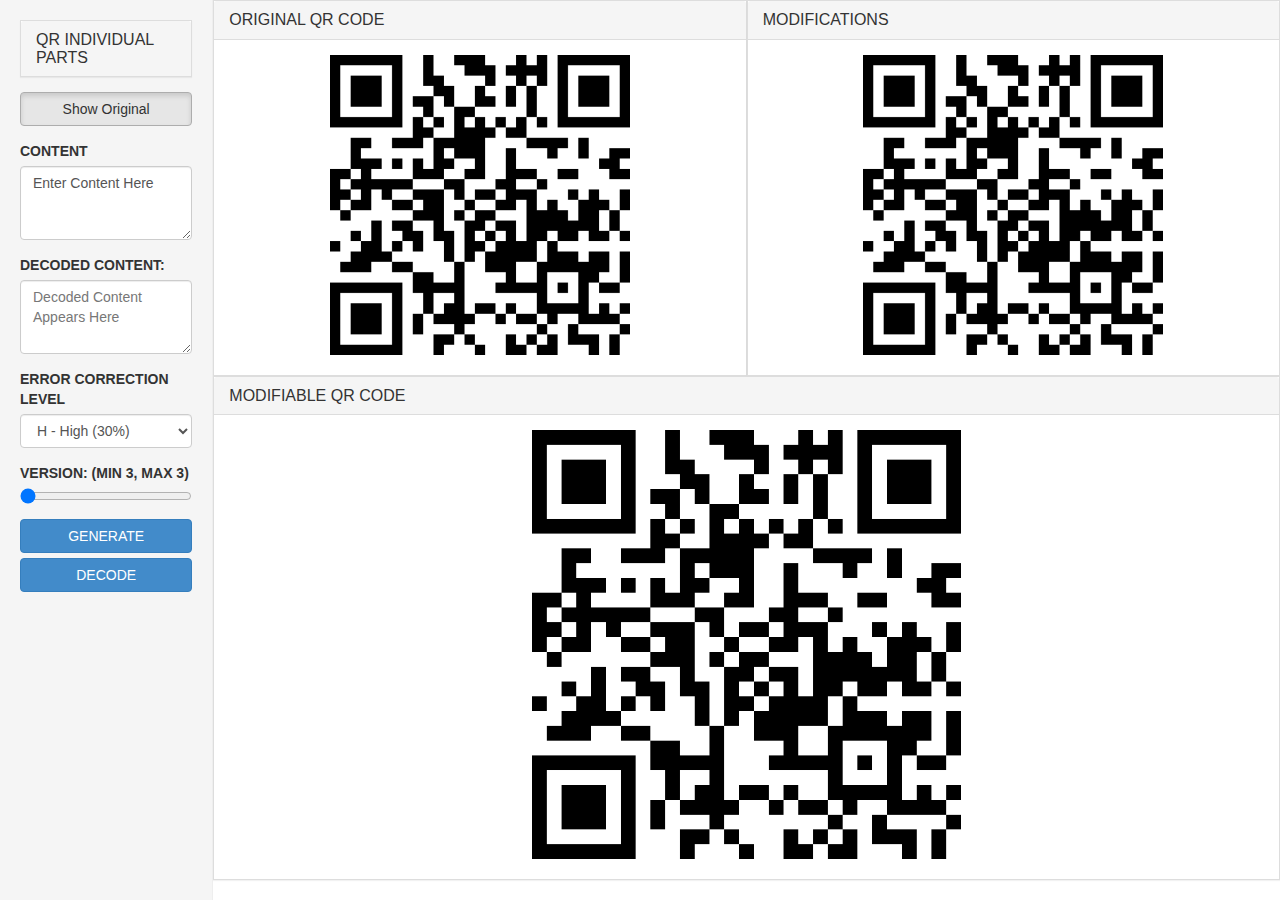
==== index.html @ 25d5388d "Initial commit with working UI, generator, decoder." ====
<!DOCTYPE html>
<html lang="en">
<head>
	<meta charset="UTF-8">
	<title>Mobile Security QR Code Project</title>

	<!-- Bootstrap CSS Files -->
    <link rel="stylesheet" href="css/bootstrap.min.css">
	<link rel="stylesheet" href="css/style.css">

</head>

<body>
    <!--
    <?php 
        header("Cache-Control: no-store, no-cache, must-revalidate, max-age=0");
        header("Cache-Control: post-check=0, pre-check=0", false);
        header("Pragma: no-cache");
    ?>
    -->
    <div class="container-fluid">
      <div class="row">
        <div class="col-sm-3 col-md-2 sidebar">
            <!--             
            <div class="form-group">
                <label for="attackMode">METHOD OF ATTACK</label>
                <select id="attackMode" class="form-control">
                    <option value="Module" selected="selected">Brute-Force Module</option>
                </select>
            </div>
            -->

            <!-- <div class="form-group"> -->
                <div class="panel-group" id="accordion">
                    <div class="panel panel-default">
                        <div class="panel-heading">
                            <h4 class="panel-title">
                                <a data-toggle="collapse" data-parent="#accordion" href="#collapseOne">
                                    QR INDIVIDUAL PARTS
                                </a>
                            </h4>
                        </div>
                        <div id="collapseOne" class="panel-collapse collapse">
                            <div class="panel-body">
                                CONTENT INSIDE
                            </div>
                        </div>
                    </div>
                </div>
            <!-- </div> -->
            
            <div class="form-group">
                <div id="toggleTop" class="btn btn-default btn-block active">Show Original</div>
            </div>

            <div class="form-group">
                <label for="text">CONTENT <span id="textChar"></span></label>
                <textarea id="text" class="form-control" rows="3" placeholder="Enter Content Here">Enter Content Here</textarea>
            </div>

            <div class="form-group">
                <label for="text">DECODED CONTENT:</label>
                <textarea id="decoded" class="form-control" rows="3" placeholder="Decoded Content Appears Here"></textarea>
            </div>

            <div class="form-group">
                <label for="eclevel">ERROR CORRECTION LEVEL</label>
                <select id="eclevel" class="form-control">
                    <option value="L">L - Low (7%)</option>
                    <option value="M">M - Medium (15%)</option>
                    <option value="Q">Q - Quartile (25%)</option>
                    <option value="H" selected="selected">H - High (30%)</option>
                </select>
            </div>

            <div class="form-group">
                <label for="minversion">VERSION: (MIN <span id="minVer">1</span>, MAX <span id="finalVer"></span>)</label>
                <input id="minversion" type="range" value="1" min="1" max="10" step="1" />
            </div>
            <button id="updateQR" class="btn btn-primary btn-block">GENERATE</button>
            <button id="decodeQR" class="btn btn-primary btn-block">DECODE</button>

        </div>



        <div class="col-sm-offset-3 col-md-offset-2 main" >
            <div class="col-sm-6">
                <div class="panel-group" id="accordion">
                    <div class="panel panel-default">
                        <div class="panel-heading">
                            <h4 class="panel-title">
                                <a data-toggle="collapse" href="#collapseOriginal" data-parent="#accordion" >
                                    ORIGINAL QR CODE
                                </a>
                            </h4>
                        </div>
                        <div id="collapseOriginal" class="panel-collapse collapse in topQR">
                            <div id="original" class="panel-body QRCode">
                                ORIGINAL QR CODE SHOWN HERE
                            </div>
                        </div>
                    </div>
                </div>
            </div>
            <div class="col-sm-6">
                <div class="panel-group" id="accordion">
                    <div class="panel panel-default">
                        <div class="panel-heading">
                            <h4 class="panel-title">
                                <a data-toggle="collapse" href="#collapseDiff" data-parent="#accordion">
                                    MODIFICATIONS
                                </a>
                            </h4>
                        </div>
                        <div id="collapseDiff" class="panel-collapse collapse in topQR">
                            <div id="differences" class="panel-body QRCode">
                                MODIFICATIONS ON ORIGINAL QR CODE SHOWN HERE
                            </div>
                        </div>
                    </div>
                </div>
            </div>

            <div class="col-sm-12">
                <div class="panel-group" id="accordion">
                    <div class="panel panel-default">
                        <div class="panel-heading">
                            <h4 class="panel-title">
                                <a data-toggle="collapse" data-parent="#accordion" href="#collapseFour">
                                    MODIFIABLE QR CODE
                                </a>
                            </h4>
                        </div>
                        <div id="collapseFour" class="panel-collapse collapse in">
                            <div id="modifiable" class="panel-body QRCode">
                                MODIFIABLE QR CODE SHOWN HERE
                            </div>
                        </div>
                    </div>
                </div>
            </div>


        </div>
      </div>
    </div>

	<!-- End of HTML File: Javascript Loading -->
	<script src="js/jquery-1.10.2.js"></script>
    <script src="js/bootstrap.js"></script>
    <script src="js/ff-range.js"></script>
    <script src="js/jquery.qrcode-0.8.0.js"></script>

    <!-- LazarSoft Decoder Files -->
    <script type="text/javascript" src="js/LazarSoft-jsqrcode/grid.js"></script>
    <script type="text/javascript" src="js/LazarSoft-jsqrcode/version.js"></script>
    <script type="text/javascript" src="js/LazarSoft-jsqrcode/detector.js"></script>
    <script type="text/javascript" src="js/LazarSoft-jsqrcode/formatinf.js"></script>
    <script type="text/javascript" src="js/LazarSoft-jsqrcode/errorlevel.js"></script>
    <script type="text/javascript" src="js/LazarSoft-jsqrcode/bitmat.js"></script>
    <script type="text/javascript" src="js/LazarSoft-jsqrcode/datablock.js"></script>
    <script type="text/javascript" src="js/LazarSoft-jsqrcode/bmparser.js"></script>
    <script type="text/javascript" src="js/LazarSoft-jsqrcode/datamask.js"></script>
    <script type="text/javascript" src="js/LazarSoft-jsqrcode/rsdecoder.js"></script>
    <script type="text/javascript" src="js/LazarSoft-jsqrcode/gf256poly.js"></script>
    <script type="text/javascript" src="js/LazarSoft-jsqrcode/gf256.js"></script>
    <script type="text/javascript" src="js/LazarSoft-jsqrcode/decoder.js"></script>
    <script type="text/javascript" src="js/LazarSoft-jsqrcode/qrcode.js"></script>
    <script type="text/javascript" src="js/LazarSoft-jsqrcode/findpat.js"></script>
    <script type="text/javascript" src="js/LazarSoft-jsqrcode/alignpat.js"></script>
    <script type="text/javascript" src="js/LazarSoft-jsqrcode/databr.js"></script>

    <script src="js/uiScript.js"></script>
    <script src="js/modifiableScript.js"></script>

</body>
</html>
---- css/style.css ----
/* Readjustments to Original 'bootstrap.css' */
.panel, .panel-group .panel {
  border-radius: 0px;
}

.panel-group {
  margin-bottom: 0px; 
}

.col-xs-1, .col-sm-1, .col-md-1, .col-lg-1, .col-xs-2, .col-sm-2, .col-md-2, .col-lg-2, .col-xs-3, .col-sm-3, .col-md-3, .col-lg-3, .col-xs-4, .col-sm-4, .col-md-4, .col-lg-4, .col-xs-5, .col-sm-5, .col-md-5, .col-lg-5, .col-xs-6, .col-sm-6, .col-md-6, .col-lg-6, .col-xs-7, .col-sm-7, .col-md-7, .col-lg-7, .col-xs-8, .col-sm-8, .col-md-8, .col-lg-8, .col-xs-9, .col-sm-9, .col-md-9, .col-lg-9, .col-xs-10, .col-sm-10, .col-md-10, .col-lg-10, .col-xs-11, .col-sm-11, .col-md-11, .col-lg-11, .col-xs-12, .col-sm-12, .col-md-12, .col-lg-12 {
  padding-right: 0px; 
  padding-left: 0px; 
}

/* Custom CSS */

#toggleTop {
  margin-top: 15px;
}

.QRCode{
  text-align: center;
}


canvas{
  background-color: white;
}
/* Sidebar */

/* Hide for mobile, show later */
.sidebar {
  display: none;
}
@media (min-width: 768px) {
  .sidebar {
    position: fixed;
    top: 0px;
    bottom: 0;
    left: 0;
    z-index: 1000;
    display: block;
    padding: 20px;
    overflow-x: hidden;
    overflow-y: auto; /* Scrollable contents if viewport is shorter than content. */
    background-color: #f5f5f5;
    border-right: 1px solid #eee;
  }
}
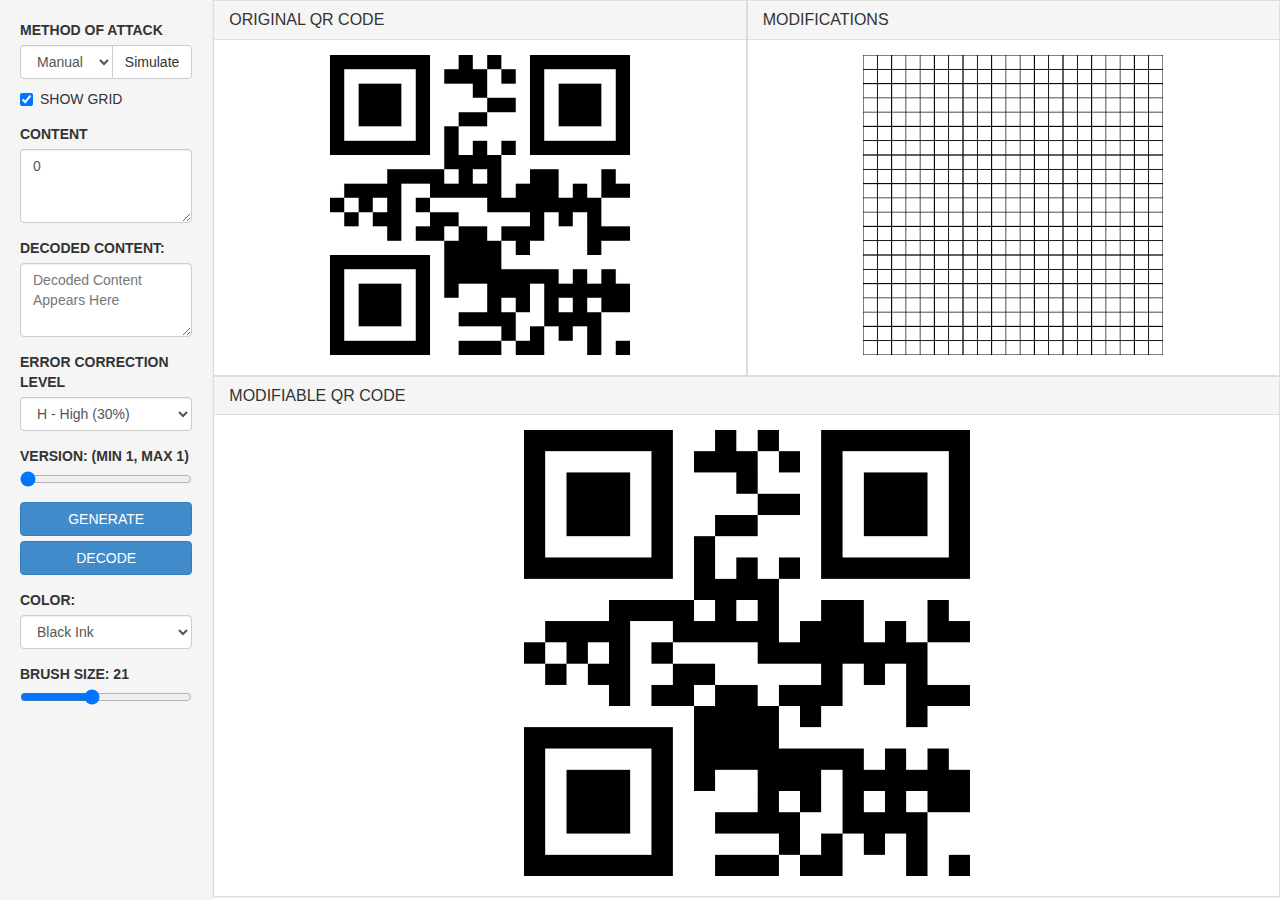
==== commit 6fafa969: "Modified /js/modifiableScript.js with resize methods that changes the brush upon window resize. Modi" ====
--- a/index.html
+++ b/index.html
@@ -11,51 +11,42 @@
 </head>
 
 <body>
-    <!--
-    <?php 
-        header("Cache-Control: no-store, no-cache, must-revalidate, max-age=0");
-        header("Cache-Control: post-check=0, pre-check=0", false);
-        header("Pragma: no-cache");
-    ?>
-    -->
     <div class="container-fluid">
       <div class="row">
         <div class="col-sm-3 col-md-2 sidebar">
-            <!--             
-            <div class="form-group">
-                <label for="attackMode">METHOD OF ATTACK</label>
+                        
+
+            <label for="attackMode">METHOD OF ATTACK</label>
+            <div class="input-group">
                 <select id="attackMode" class="form-control">
-                    <option value="Module" selected="selected">Brute-Force Module</option>
+                    <option value="manual" >Manual Module Attack</option>
+                    <option value="deface" selected="selected" >Manual Defacement Attack</option>
+                    <option value="invert" >Automated Invert Attack</option>
+                    <option value="color" >Automated Single-Color Attack</option>
                 </select>
-            </div>
-            -->
+                <span class="input-group-btn">
+                    <button class="btn btn-default" type="button" id="simulate">Simulate</button>
+                </span>
+            </div><!-- /input-group -->
+
 
             <!-- <div class="form-group"> -->
-                <div class="panel-group" id="accordion">
-                    <div class="panel panel-default">
-                        <div class="panel-heading">
-                            <h4 class="panel-title">
-                                <a data-toggle="collapse" data-parent="#accordion" href="#collapseOne">
-                                    QR INDIVIDUAL PARTS
-                                </a>
-                            </h4>
-                        </div>
-                        <div id="collapseOne" class="panel-collapse collapse">
-                            <div class="panel-body">
-                                CONTENT INSIDE
-                            </div>
-                        </div>
-                    </div>
-                </div>
+                <!-- <div id="toggleTop" class="btn btn-default btn-block active">Show Original</div> -->
             <!-- </div> -->
             
+            <!-- MODULES ATTACKED: <span id="atk">0</span> -->
+
             <div class="form-group">
-                <div id="toggleTop" class="btn btn-default btn-block active">Show Original</div>
+                <div class="checkbox">
+                    <label>
+                        <input type="checkbox" id='showGrid' checked> SHOW GRID
+                    </label>
+                </div>
             </div>
 
             <div class="form-group">
                 <label for="text">CONTENT <span id="textChar"></span></label>
-                <textarea id="text" class="form-control" rows="3" placeholder="Enter Content Here">Enter Content Here</textarea>
+                <textarea id="text" class="form-control" rows="3" placeholder="Enter Content Here">0</textarea>
             </div>
 
             <div class="form-group">
@@ -77,9 +68,24 @@
                 <label for="minversion">VERSION: (MIN <span id="minVer">1</span>, MAX <span id="finalVer"></span>)</label>
                 <input id="minversion" type="range" value="1" min="1" max="10" step="1" />
             </div>
-            <button id="updateQR" class="btn btn-primary btn-block">GENERATE</button>
-            <button id="decodeQR" class="btn btn-primary btn-block">DECODE</button>
 
+            <div class="form-group">
+                <button id="updateQR" class="btn btn-primary btn-block">GENERATE</button>
+                <button id="decodeQR" class="btn btn-primary btn-block">DECODE</button>
+            </div>
+            
+            <div class="form-group">
+                <label for="color">COLOR: </label>
+                <select id="color" class="form-control">
+                    <option value="#000000" selected="selected" >Black Ink</option>
+                    <option value="#FFFFFF" >White-Out</option>
+                </select>
+            </div>
+
+            <div class="form-group">
+                <label for="brushSize">BRUSH SIZE: <span id="brush">1</span></label>
+                <input id="brushSize" type="range" value="1" min="1" max="50" step="1" />
+            </div>
         </div>
 
 
@@ -90,7 +96,8 @@
                     <div class="panel panel-default">
                         <div class="panel-heading">
                             <h4 class="panel-title">
-                                <a data-toggle="collapse" href="#collapseOriginal" data-parent="#accordion" >
+                                <!-- <a data-toggle="collapse" href="#collapseOriginal" data-parent="#accordion" > -->
+                                <a data-toggle="collapse" data-parent="#accordion" >
                                     ORIGINAL QR CODE
                                 </a>
                             </h4>
@@ -108,7 +115,8 @@
                     <div class="panel panel-default">
                         <div class="panel-heading">
                             <h4 class="panel-title">
-                                <a data-toggle="collapse" href="#collapseDiff" data-parent="#accordion">
+                                <!-- <a data-toggle="collapse" href="#collapseDiff" data-parent="#accordion"> -->
+                                <a data-toggle="collapse" data-parent="#accordion">
                                     MODIFICATIONS
                                 </a>
                             </h4>
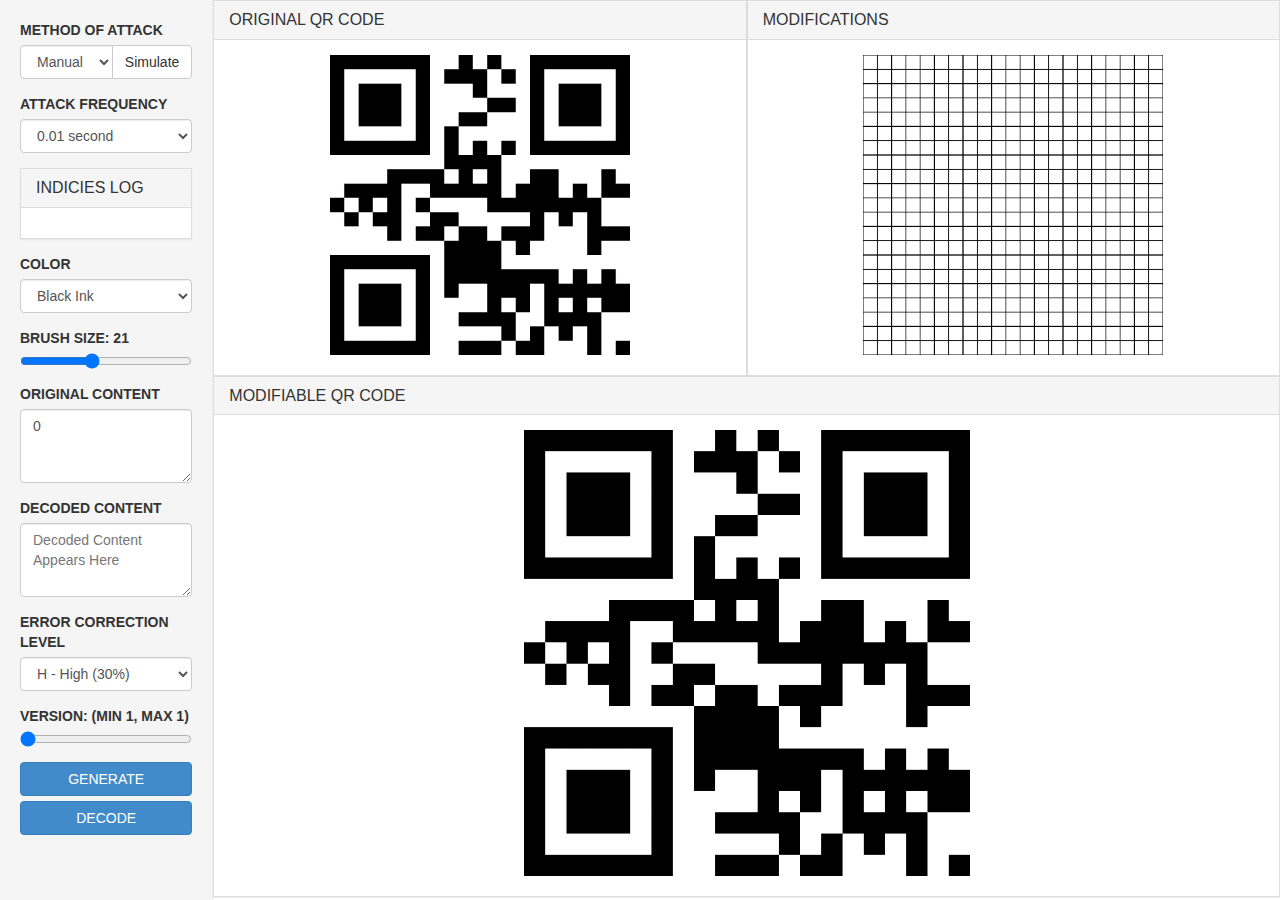
==== commit d320eb3c: "Modified /js/uiScript.js to record and append to '#attackLog' the indicies affected. Modified index." ====
--- a/index.html
+++ b/index.html
@@ -15,42 +15,72 @@
       <div class="row">
         <div class="col-sm-3 col-md-2 sidebar">
                         
-
-            <label for="attackMode">METHOD OF ATTACK</label>
-            <div class="input-group">
-                <select id="attackMode" class="form-control">
-                    <option value="manual" >Manual Module Attack</option>
-                    <option value="deface" selected="selected" >Manual Defacement Attack</option>
-                    <option value="invert" >Automated Invert Attack</option>
-                    <option value="color" >Automated Single-Color Attack</option>
+            <div class="form-group">
+                <label for="attackMode">METHOD OF ATTACK</label>
+                <div class="input-group">
+                    <select id="attackMode" class="form-control">
+                        <option value="manual" >Manual Module Attack</option>
+                        <option value="deface" selected="selected" >Manual Defacement Attack</option>
+                        <option value="invert" >Automated Invert Attack</option>
+                        <option value="color" >Automated Single-Color Attack</option>
+                    </select>
+                    <span class="input-group-btn">
+                        <button class="btn btn-default" type="button" id="simulate">Simulate</button>
+                    </span>
+                </div><!-- /input-group -->
+            </div><!-- /form-group -->
+            
+            <div class="form-group">
+                <label for="timing">ATTACK FREQUENCY </label>
+                <select id="timing" class="form-control">
+                    <option value="10" selected="selected">0.01 second</option>
+                    <option value="50">0.05 second</option>
+                    <option value="100">0.1 second</option>
+                    <option value="500">0.5 second</option>
+                    <option value="1000" >1 second</option>
                 </select>
-                <span class="input-group-btn">
-                    <button class="btn btn-default" type="button" id="simulate">Simulate</button>
-                </span>
-            </div><!-- /input-group -->
-
-
-            <!-- <div class="form-group"> -->
-                <!-- <div id="toggleTop" class="btn btn-default btn-block active">Show Original</div> -->
-            <!-- </div> -->
-            
-            <!-- MODULES ATTACKED: <span id="atk">0</span> -->
-
-            <div class="form-group">
-                <div class="checkbox">
-                    <label>
-                        <input type="checkbox" id='showGrid' checked> SHOW GRID
-                    </label>
-                </div>
-            </div>
-
-            <div class="form-group">
-                <label for="text">CONTENT <span id="textChar"></span></label>
+            </div>
+
+            <div class="form-group">
+                <div class="panel-group" id="accordion">
+                    <div class="panel panel-default">
+                        <div class="panel-heading">
+                            <h4 class="panel-title">
+                                <!-- <a data-toggle="collapse" href="#collapseDiff" data-parent="#accordion"> -->
+                                <a data-toggle="collapse" href="#collapseLog" data-parent="#accordion">
+                                    INDICIES LOG
+                                </a>
+                            </h4>
+                        </div>
+                        <div id="collapseLog" class="panel-collapse collapse in">
+                            <div id="attackLog" class="panel-body">
+                                
+                            </div>
+                        </div>
+                    </div>
+                </div>
+            </div>
+
+            <div class="form-group">
+                <label for="color">COLOR </label>
+                <select id="color" class="form-control">
+                    <option value="#000000" selected="selected" >Black Ink</option>
+                    <option value="#FFFFFF" >White-Out</option>
+                </select>
+            </div>
+
+            <div class="form-group">
+                <label for="brushSize">BRUSH SIZE: <span id="brush">1</span></label>
+                <input id="brushSize" type="range" value="1" min="1" max="50" step="1" />
+            </div>
+
+            <div class="form-group">
+                <label for="text">ORIGINAL CONTENT <span id="textChar"></span></label>
                 <textarea id="text" class="form-control" rows="3" placeholder="Enter Content Here">0</textarea>
             </div>
 
             <div class="form-group">
-                <label for="text">DECODED CONTENT:</label>
+                <label for="text">DECODED CONTENT</label>
                 <textarea id="decoded" class="form-control" rows="3" placeholder="Decoded Content Appears Here"></textarea>
             </div>
 
@@ -74,18 +104,6 @@
                 <button id="decodeQR" class="btn btn-primary btn-block">DECODE</button>
             </div>
             
-            <div class="form-group">
-                <label for="color">COLOR: </label>
-                <select id="color" class="form-control">
-                    <option value="#000000" selected="selected" >Black Ink</option>
-                    <option value="#FFFFFF" >White-Out</option>
-                </select>
-            </div>
-
-            <div class="form-group">
-                <label for="brushSize">BRUSH SIZE: <span id="brush">1</span></label>
-                <input id="brushSize" type="range" value="1" min="1" max="50" step="1" />
-            </div>
         </div>
 
 
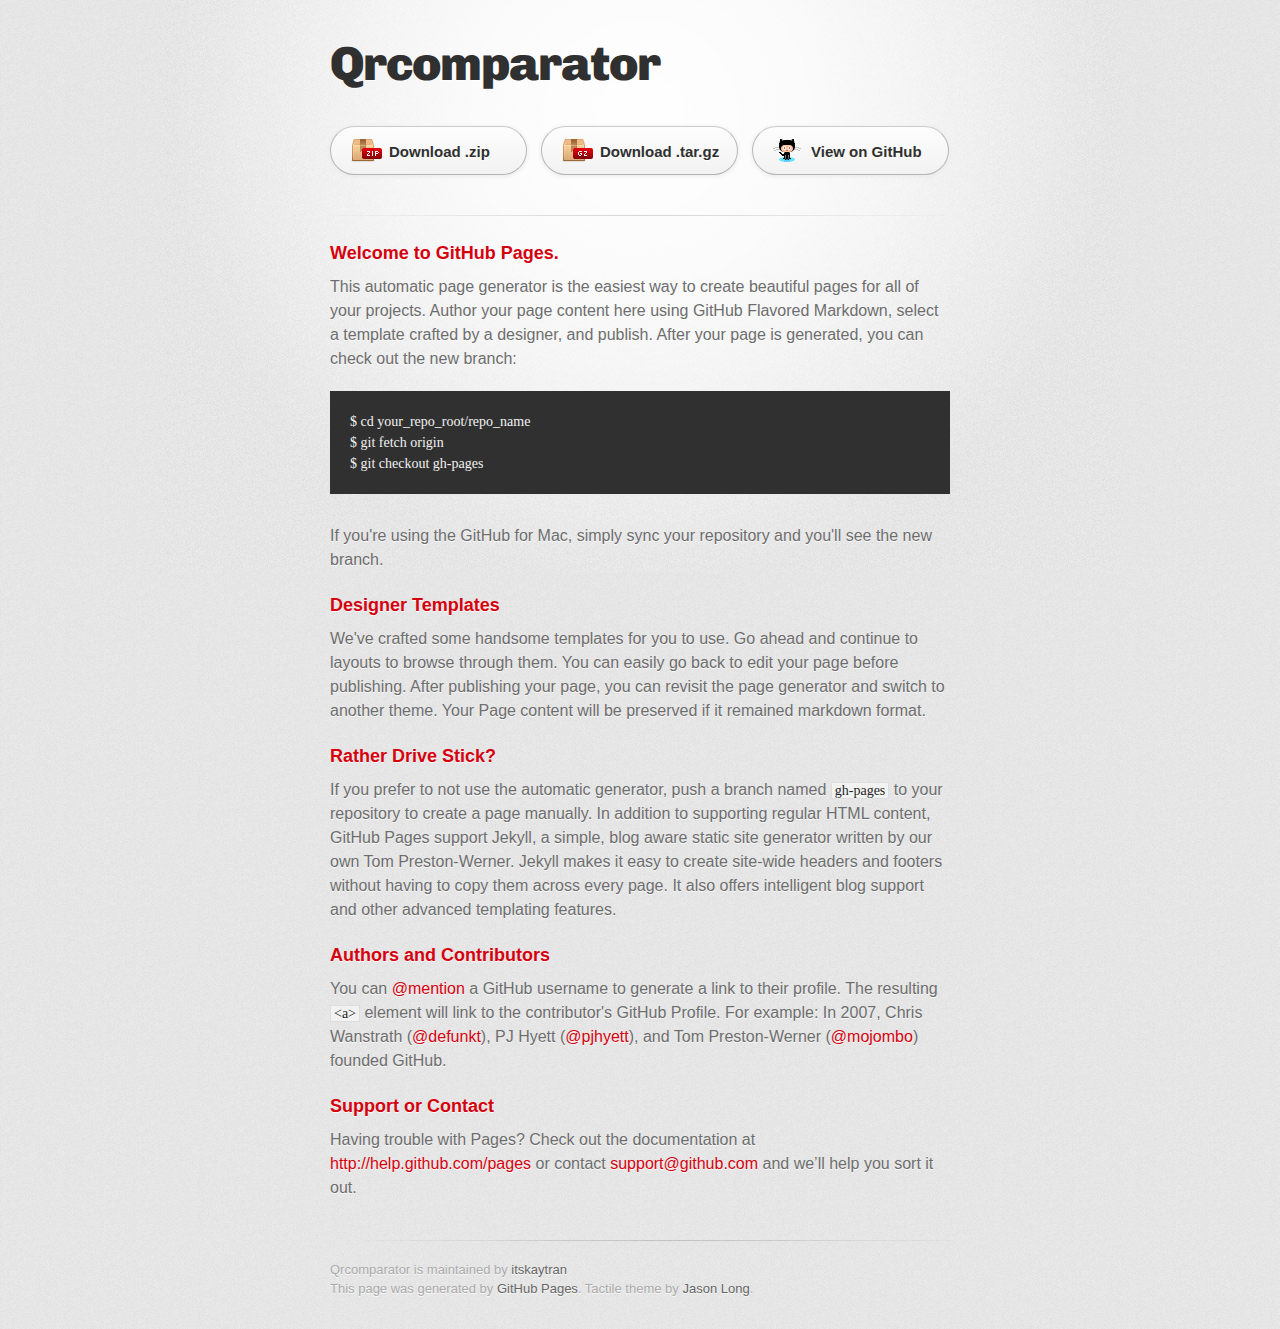
==== commit 32fd92de: "Create gh-pages branch via GitHub" ====
--- a/index.html
+++ b/index.html
@@ -1,204 +1,76 @@
 <!DOCTYPE html>
-<html lang="en">
-<head>
-	<meta charset="UTF-8">
-	<title>Mobile Security QR Code Project</title>
+<html>
+  <head>
+    <meta charset='utf-8'>
+    <meta http-equiv="X-UA-Compatible" content="chrome=1">
+    <link href='https://fonts.googleapis.com/css?family=Chivo:900' rel='stylesheet' type='text/css'>
+    <link rel="stylesheet" type="text/css" href="stylesheets/stylesheet.css" media="screen">
+    <link rel="stylesheet" type="text/css" href="stylesheets/pygment_trac.css" media="screen">
+    <link rel="stylesheet" type="text/css" href="stylesheets/print.css" media="print">
+    <!--[if lt IE 9]>
+    <script src="//html5shiv.googlecode.com/svn/trunk/html5.js"></script>
+    <![endif]-->
+    <title>Qrcomparator by itskaytran</title>
+  </head>
 
-	<!-- Bootstrap CSS Files -->
-    <link rel="stylesheet" href="css/bootstrap.min.css">
-	<link rel="stylesheet" href="css/style.css">
+  <body>
+    <div id="container">
+      <div class="inner">
 
-</head>
+        <header>
+          <h1>Qrcomparator</h1>
+          <h2></h2>
+        </header>
 
-<body>
-    <div class="container-fluid">
-      <div class="row">
-        <div class="col-sm-3 col-md-2 sidebar">
-                        
-            <div class="form-group">
-                <label for="attackMode">METHOD OF ATTACK</label>
-                <div class="input-group">
-                    <select id="attackMode" class="form-control">
-                        <option value="manual" >Manual Module Attack</option>
-                        <option value="deface" selected="selected" >Manual Defacement Attack</option>
-                        <option value="invert" >Automated Invert Attack</option>
-                        <option value="color" >Automated Single-Color Attack</option>
-                    </select>
-                    <span class="input-group-btn">
-                        <button class="btn btn-default" type="button" id="simulate">Simulate</button>
-                    </span>
-                </div><!-- /input-group -->
-            </div><!-- /form-group -->
-            
-            <div class="form-group">
-                <label for="timing">ATTACK FREQUENCY </label>
-                <select id="timing" class="form-control">
-                    <option value="10" selected="selected">0.01 second</option>
-                    <option value="50">0.05 second</option>
-                    <option value="100">0.1 second</option>
-                    <option value="500">0.5 second</option>
-                    <option value="1000" >1 second</option>
-                </select>
-            </div>
+        <section id="downloads" class="clearfix">
+          <a href="https://github.com/itskaytran/qrComparator/zipball/master" id="download-zip" class="button"><span>Download .zip</span></a>
+          <a href="https://github.com/itskaytran/qrComparator/tarball/master" id="download-tar-gz" class="button"><span>Download .tar.gz</span></a>
+          <a href="https://github.com/itskaytran/qrComparator" id="view-on-github" class="button"><span>View on GitHub</span></a>
+        </section>
 
-            <div class="form-group">
-                <div class="panel-group" id="accordion">
-                    <div class="panel panel-default">
-                        <div class="panel-heading">
-                            <h4 class="panel-title">
-                                <!-- <a data-toggle="collapse" href="#collapseDiff" data-parent="#accordion"> -->
-                                <a data-toggle="collapse" href="#collapseLog" data-parent="#accordion">
-                                    INDICIES LOG
-                                </a>
-                            </h4>
-                        </div>
-                        <div id="collapseLog" class="panel-collapse collapse in">
-                            <div id="attackLog" class="panel-body">
-                                
-                            </div>
-                        </div>
-                    </div>
-                </div>
-            </div>
+        <hr>
 
-            <div class="form-group">
-                <label for="color">COLOR </label>
-                <select id="color" class="form-control">
-                    <option value="#000000" selected="selected" >Black Ink</option>
-                    <option value="#FFFFFF" >White-Out</option>
-                </select>
-            </div>
+        <section id="main_content">
+          <h3>
+<a name="welcome-to-github-pages" class="anchor" href="#welcome-to-github-pages"><span class="octicon octicon-link"></span></a>Welcome to GitHub Pages.</h3>
 
-            <div class="form-group">
-                <label for="brushSize">BRUSH SIZE: <span id="brush">1</span></label>
-                <input id="brushSize" type="range" value="1" min="1" max="50" step="1" />
-            </div>
+<p>This automatic page generator is the easiest way to create beautiful pages for all of your projects. Author your page content here using GitHub Flavored Markdown, select a template crafted by a designer, and publish. After your page is generated, you can check out the new branch:</p>
 
-            <div class="form-group">
-                <label for="text">ORIGINAL CONTENT <span id="textChar"></span></label>
-                <textarea id="text" class="form-control" rows="3" placeholder="Enter Content Here">0</textarea>
-            </div>
+<pre><code>$ cd your_repo_root/repo_name
+$ git fetch origin
+$ git checkout gh-pages
+</code></pre>
 
-            <div class="form-group">
-                <label for="text">DECODED CONTENT</label>
-                <textarea id="decoded" class="form-control" rows="3" placeholder="Decoded Content Appears Here"></textarea>
-            </div>
+<p>If you're using the GitHub for Mac, simply sync your repository and you'll see the new branch.</p>
 
-            <div class="form-group">
-                <label for="eclevel">ERROR CORRECTION LEVEL</label>
-                <select id="eclevel" class="form-control">
-                    <option value="L">L - Low (7%)</option>
-                    <option value="M">M - Medium (15%)</option>
-                    <option value="Q">Q - Quartile (25%)</option>
-                    <option value="H" selected="selected">H - High (30%)</option>
-                </select>
-            </div>
+<h3>
+<a name="designer-templates" class="anchor" href="#designer-templates"><span class="octicon octicon-link"></span></a>Designer Templates</h3>
 
-            <div class="form-group">
-                <label for="minversion">VERSION: (MIN <span id="minVer">1</span>, MAX <span id="finalVer"></span>)</label>
-                <input id="minversion" type="range" value="1" min="1" max="10" step="1" />
-            </div>
+<p>We've crafted some handsome templates for you to use. Go ahead and continue to layouts to browse through them. You can easily go back to edit your page before publishing. After publishing your page, you can revisit the page generator and switch to another theme. Your Page content will be preserved if it remained markdown format.</p>
 
-            <div class="form-group">
-                <button id="updateQR" class="btn btn-primary btn-block">GENERATE</button>
-                <button id="decodeQR" class="btn btn-primary btn-block">DECODE</button>
-            </div>
-            
-        </div>
+<h3>
+<a name="rather-drive-stick" class="anchor" href="#rather-drive-stick"><span class="octicon octicon-link"></span></a>Rather Drive Stick?</h3>
 
+<p>If you prefer to not use the automatic generator, push a branch named <code>gh-pages</code> to your repository to create a page manually. In addition to supporting regular HTML content, GitHub Pages support Jekyll, a simple, blog aware static site generator written by our own Tom Preston-Werner. Jekyll makes it easy to create site-wide headers and footers without having to copy them across every page. It also offers intelligent blog support and other advanced templating features.</p>
 
+<h3>
+<a name="authors-and-contributors" class="anchor" href="#authors-and-contributors"><span class="octicon octicon-link"></span></a>Authors and Contributors</h3>
 
-        <div class="col-sm-offset-3 col-md-offset-2 main" >
-            <div class="col-sm-6">
-                <div class="panel-group" id="accordion">
-                    <div class="panel panel-default">
-                        <div class="panel-heading">
-                            <h4 class="panel-title">
-                                <!-- <a data-toggle="collapse" href="#collapseOriginal" data-parent="#accordion" > -->
-                                <a data-toggle="collapse" data-parent="#accordion" >
-                                    ORIGINAL QR CODE
-                                </a>
-                            </h4>
-                        </div>
-                        <div id="collapseOriginal" class="panel-collapse collapse in topQR">
-                            <div id="original" class="panel-body QRCode">
-                                ORIGINAL QR CODE SHOWN HERE
-                            </div>
-                        </div>
-                    </div>
-                </div>
-            </div>
-            <div class="col-sm-6">
-                <div class="panel-group" id="accordion">
-                    <div class="panel panel-default">
-                        <div class="panel-heading">
-                            <h4 class="panel-title">
-                                <!-- <a data-toggle="collapse" href="#collapseDiff" data-parent="#accordion"> -->
-                                <a data-toggle="collapse" data-parent="#accordion">
-                                    MODIFICATIONS
-                                </a>
-                            </h4>
-                        </div>
-                        <div id="collapseDiff" class="panel-collapse collapse in topQR">
-                            <div id="differences" class="panel-body QRCode">
-                                MODIFICATIONS ON ORIGINAL QR CODE SHOWN HERE
-                            </div>
-                        </div>
-                    </div>
-                </div>
-            </div>
+<p>You can <a href="https://github.com/blog/821" class="user-mention">@mention</a> a GitHub username to generate a link to their profile. The resulting <code>&lt;a&gt;</code> element will link to the contributor's GitHub Profile. For example: In 2007, Chris Wanstrath (<a href="https://github.com/defunkt" class="user-mention">@defunkt</a>), PJ Hyett (<a href="https://github.com/pjhyett" class="user-mention">@pjhyett</a>), and Tom Preston-Werner (<a href="https://github.com/mojombo" class="user-mention">@mojombo</a>) founded GitHub.</p>
 
-            <div class="col-sm-12">
-                <div class="panel-group" id="accordion">
-                    <div class="panel panel-default">
-                        <div class="panel-heading">
-                            <h4 class="panel-title">
-                                <a data-toggle="collapse" data-parent="#accordion" href="#collapseFour">
-                                    MODIFIABLE QR CODE
-                                </a>
-                            </h4>
-                        </div>
-                        <div id="collapseFour" class="panel-collapse collapse in">
-                            <div id="modifiable" class="panel-body QRCode">
-                                MODIFIABLE QR CODE SHOWN HERE
-                            </div>
-                        </div>
-                    </div>
-                </div>
-            </div>
+<h3>
+<a name="support-or-contact" class="anchor" href="#support-or-contact"><span class="octicon octicon-link"></span></a>Support or Contact</h3>
 
+<p>Having trouble with Pages? Check out the documentation at <a href="http://help.github.com/pages">http://help.github.com/pages</a> or contact <a href="mailto:support@github.com">support@github.com</a> and we’ll help you sort it out.</p>
+        </section>
 
-        </div>
+        <footer>
+          Qrcomparator is maintained by <a href="https://github.com/itskaytran">itskaytran</a><br>
+          This page was generated by <a href="http://pages.github.com">GitHub Pages</a>. Tactile theme by <a href="https://twitter.com/jasonlong">Jason Long</a>.
+        </footer>
+
+        
       </div>
     </div>
-
-	<!-- End of HTML File: Javascript Loading -->
-	<script src="js/jquery-1.10.2.js"></script>
-    <script src="js/bootstrap.js"></script>
-    <script src="js/ff-range.js"></script>
-    <script src="js/jquery.qrcode-0.8.0.js"></script>
-
-    <!-- LazarSoft Decoder Files -->
-    <script type="text/javascript" src="js/LazarSoft-jsqrcode/grid.js"></script>
-    <script type="text/javascript" src="js/LazarSoft-jsqrcode/version.js"></script>
-    <script type="text/javascript" src="js/LazarSoft-jsqrcode/detector.js"></script>
-    <script type="text/javascript" src="js/LazarSoft-jsqrcode/formatinf.js"></script>
-    <script type="text/javascript" src="js/LazarSoft-jsqrcode/errorlevel.js"></script>
-    <script type="text/javascript" src="js/LazarSoft-jsqrcode/bitmat.js"></script>
-    <script type="text/javascript" src="js/LazarSoft-jsqrcode/datablock.js"></script>
-    <script type="text/javascript" src="js/LazarSoft-jsqrcode/bmparser.js"></script>
-    <script type="text/javascript" src="js/LazarSoft-jsqrcode/datamask.js"></script>
-    <script type="text/javascript" src="js/LazarSoft-jsqrcode/rsdecoder.js"></script>
-    <script type="text/javascript" src="js/LazarSoft-jsqrcode/gf256poly.js"></script>
-    <script type="text/javascript" src="js/LazarSoft-jsqrcode/gf256.js"></script>
-    <script type="text/javascript" src="js/LazarSoft-jsqrcode/decoder.js"></script>
-    <script type="text/javascript" src="js/LazarSoft-jsqrcode/qrcode.js"></script>
-    <script type="text/javascript" src="js/LazarSoft-jsqrcode/findpat.js"></script>
-    <script type="text/javascript" src="js/LazarSoft-jsqrcode/alignpat.js"></script>
-    <script type="text/javascript" src="js/LazarSoft-jsqrcode/databr.js"></script>
-
-    <script src="js/uiScript.js"></script>
-    <script src="js/modifiableScript.js"></script>
-
-</body>
+  </body>
 </html>--- a/stylesheets/stylesheet.css
+++ b/stylesheets/stylesheet.css
@@ -0,0 +1,371 @@
+/* http://meyerweb.com/eric/tools/css/reset/ 
+   v2.0 | 20110126
+   License: none (public domain)
+*/
+html, body, div, span, applet, object, iframe,
+h1, h2, h3, h4, h5, h6, p, blockquote, pre,
+a, abbr, acronym, address, big, cite, code,
+del, dfn, em, img, ins, kbd, q, s, samp,
+small, strike, strong, sub, sup, tt, var,
+b, u, i, center,
+dl, dt, dd, ol, ul, li,
+fieldset, form, label, legend,
+table, caption, tbody, tfoot, thead, tr, th, td,
+article, aside, canvas, details, embed, 
+figure, figcaption, footer, header, hgroup, 
+menu, nav, output, ruby, section, summary,
+time, mark, audio, video {
+	margin: 0;
+	padding: 0;
+	border: 0;
+	font-size: 100%;
+	font: inherit;
+	vertical-align: baseline;
+}
+/* HTML5 display-role reset for older browsers */
+article, aside, details, figcaption, figure, 
+footer, header, hgroup, menu, nav, section {
+	display: block;
+}
+body {
+	line-height: 1;
+}
+ol, ul {
+	list-style: none;
+}
+blockquote, q {
+	quotes: none;
+}
+blockquote:before, blockquote:after,
+q:before, q:after {
+	content: '';
+	content: none;
+}
+table {
+	border-collapse: collapse;
+	border-spacing: 0;
+}
+
+/* LAYOUT STYLES */
+body {
+  font-size: 1em;
+  line-height: 1.5; 
+  background: #e7e7e7 url(../images/body-bg.png) 0 0 repeat;
+  font-family: 'Helvetica Neue', Helvetica, Arial, serif;
+  text-shadow: 0 1px 0 rgba(255, 255, 255, 0.8);
+  color: #6d6d6d;
+}
+
+a {
+  color: #d5000d;
+}
+a:hover {
+  color: #c5000c;
+}
+
+header {
+  padding-top: 35px;
+  padding-bottom: 25px;
+}
+
+header h1 {
+  font-family: 'Chivo', 'Helvetica Neue', Helvetica, Arial, serif; font-weight: 900;
+  letter-spacing: -1px;
+  font-size: 48px;
+  color: #303030;
+  line-height: 1.2;
+}
+
+header h2 {
+  letter-spacing: -1px;
+  font-size: 24px;
+  color: #aaa;
+  font-weight: normal;
+  line-height: 1.3;
+}
+
+#container {
+  background: transparent url(../images/highlight-bg.jpg) 50% 0 no-repeat;
+  min-height: 595px;
+}
+
+.inner {
+  width: 620px;
+  margin: 0 auto;
+}
+
+#container .inner img {
+  max-width: 100%;
+}
+
+#downloads {
+  margin-bottom: 40px;
+}
+
+a.button {
+  -moz-border-radius: 30px;
+  -webkit-border-radius: 30px;                     
+  border-radius: 30px;
+  border-top: solid 1px #cbcbcb;
+  border-left: solid 1px #b7b7b7;
+  border-right: solid 1px #b7b7b7;
+  border-bottom: solid 1px #b3b3b3;
+  color: #303030;
+  line-height: 25px;
+  font-weight: bold;
+  font-size: 15px;
+  padding: 12px 8px 12px 8px;
+  display: block;
+  float: left;
+  width: 179px;
+  margin-right: 14px;  
+  background: #fdfdfd; /* Old browsers */
+  background: -moz-linear-gradient(top,  #fdfdfd 0%, #f2f2f2 100%); /* FF3.6+ */
+  background: -webkit-gradient(linear, left top, left bottom, color-stop(0%,#fdfdfd), color-stop(100%,#f2f2f2)); /* Chrome,Safari4+ */
+  background: -webkit-linear-gradient(top,  #fdfdfd 0%,#f2f2f2 100%); /* Chrome10+,Safari5.1+ */
+  background: -o-linear-gradient(top,  #fdfdfd 0%,#f2f2f2 100%); /* Opera 11.10+ */
+  background: -ms-linear-gradient(top,  #fdfdfd 0%,#f2f2f2 100%); /* IE10+ */
+  background: linear-gradient(top,  #fdfdfd 0%,#f2f2f2 100%); /* W3C */
+  filter: progid:DXImageTransform.Microsoft.gradient( startColorstr='#fdfdfd', endColorstr='#f2f2f2',GradientType=0 ); /* IE6-9 */
+  -webkit-box-shadow: 10px 10px 5px #888;
+  -moz-box-shadow: 10px 10px 5px #888;
+  box-shadow: 0px 1px 5px #e8e8e8;
+}
+a.button:hover {
+  border-top: solid 1px #b7b7b7;
+  border-left: solid 1px #b3b3b3;
+  border-right: solid 1px #b3b3b3;
+  border-bottom: solid 1px #b3b3b3;
+  background: #fafafa; /* Old browsers */
+  background: -moz-linear-gradient(top,  #fdfdfd 0%, #f6f6f6 100%); /* FF3.6+ */
+  background: -webkit-gradient(linear, left top, left bottom, color-stop(0%,#fdfdfd), color-stop(100%,#f6f6f6)); /* Chrome,Safari4+ */
+  background: -webkit-linear-gradient(top,  #fdfdfd 0%,#f6f6f6 100%); /* Chrome10+,Safari5.1+ */
+  background: -o-linear-gradient(top,  #fdfdfd 0%,#f6f6f6 100%); /* Opera 11.10+ */
+  background: -ms-linear-gradient(top,  #fdfdfd 0%,#f6f6f6 100%); /* IE10+ */
+  background: linear-gradient(top,  #fdfdfd 0%,#f6f6f6, 100%); /* W3C */
+  filter: progid:DXImageTransform.Microsoft.gradient( startColorstr='#fdfdfd', endColorstr='#f6f6f6',GradientType=0 ); /* IE6-9 */
+}
+
+a.button span {
+  padding-left: 50px;
+  display: block;
+  height: 23px;
+}
+
+#download-zip span {
+  background: transparent url(../images/zip-icon.png) 12px 50% no-repeat;
+}
+#download-tar-gz span {
+  background: transparent url(../images/tar-gz-icon.png) 12px 50% no-repeat;
+}
+#view-on-github span {
+  background: transparent url(../images/octocat-icon.png) 12px 50% no-repeat;
+}
+#view-on-github {
+  margin-right: 0;
+}
+
+code, pre {
+  font-family: Monaco, "Bitstream Vera Sans Mono", "Lucida Console", Terminal;
+  color: #222;
+  margin-bottom: 30px;
+  font-size: 14px;
+}
+
+code {
+  background-color: #f2f2f2;
+  border: solid 1px #ddd;
+  padding: 0 3px;
+}
+
+pre {
+  padding: 20px;
+  background: #303030;
+  color: #f2f2f2;
+  text-shadow: none;
+  overflow: auto;
+}
+pre code {
+  color: #f2f2f2;
+  background-color: #303030;
+  border: none;
+  padding: 0;
+}
+
+ul, ol, dl {
+  margin-bottom: 20px;
+}
+
+
+/* COMMON STYLES */
+
+hr {
+  height: 1px;
+  line-height: 1px;
+  margin-top: 1em;
+  padding-bottom: 1em;
+  border: none;
+  background: transparent url('../images/hr.png') 50% 0 no-repeat;
+}
+
+strong {
+  font-weight: bold;
+}
+
+em {
+  font-style: italic;
+}
+
+table {
+  width: 100%;
+  border: 1px solid #ebebeb;
+}
+
+th {
+  font-weight: 500;
+}
+
+td {
+  border: 1px solid #ebebeb;
+  text-align: center; 
+  font-weight: 300;
+}
+
+form {
+  background: #f2f2f2;
+  padding: 20px;
+  
+}
+
+
+/* GENERAL ELEMENT TYPE STYLES */
+
+h1 {
+  font-size: 32px;
+} 
+
+h2 {
+  font-size: 22px;
+  font-weight: bold;
+  color: #303030;
+  margin-bottom: 8px;
+} 
+
+h3 {
+  color: #d5000d;
+  font-size: 18px;
+  font-weight: bold;
+  margin-bottom: 8px;
+} 
+ 
+h4 {
+  font-size: 16px;
+  color: #303030;
+  font-weight: bold;
+} 
+
+h5 {
+  font-size: 1em;
+  color: #303030;
+} 
+
+h6 {
+  font-size: .8em;
+  color: #303030;
+} 
+
+p {
+  font-weight: 300;
+  margin-bottom: 20px;
+}
+ 
+a {
+  text-decoration: none;
+}
+
+p a {
+  font-weight: 400;
+}
+
+blockquote {
+  font-size: 1.6em;
+  border-left: 10px solid #e9e9e9;
+  margin-bottom: 20px;
+  padding: 0 0 0 30px;
+}
+
+ul li {
+  list-style: disc inside;
+  padding-left: 20px;
+}
+
+ol li {
+  list-style: decimal inside;
+  padding-left: 3px;
+}
+
+dl dt {
+  color: #303030;
+}
+
+footer {
+  background: transparent url('../images/hr.png') 0 0 no-repeat;
+  margin-top: 40px;
+  padding-top: 20px;
+  padding-bottom: 30px;
+  font-size: 13px;
+  color: #aaa;
+}
+
+footer a {
+  color: #666;
+}
+footer a:hover {
+  color: #444;
+}
+
+/* MISC */
+.clearfix:after {
+  clear: both;
+  content: '.';
+  display: block;
+  visibility: hidden;
+  height: 0;
+}
+
+.clearfix {display: inline-block;}
+* html .clearfix {height: 1%;}
+.clearfix {display: block;}
+
+/* #Media Queries
+================================================== */
+
+/* Smaller than standard 960 (devices and browsers) */
+@media only screen and (max-width: 959px) {}
+
+/* Tablet Portrait size to standard 960 (devices and browsers) */
+@media only screen and (min-width: 768px) and (max-width: 959px) {}
+
+/* All Mobile Sizes (devices and browser) */
+@media only screen and (max-width: 767px) {
+  header {
+    padding-top: 10px;
+    padding-bottom: 10px;
+  }
+  #downloads {
+    margin-bottom: 25px;
+  }
+  #download-zip, #download-tar-gz {
+    display: none;
+  }
+  .inner {
+    width: 94%;
+    margin: 0 auto;
+  }
+}
+
+/* Mobile Landscape Size to Tablet Portrait (devices and browsers) */
+@media only screen and (min-width: 480px) and (max-width: 767px) {}
+
+/* Mobile Portrait Size to Mobile Landscape Size (devices and browsers) */
+@media only screen and (max-width: 479px) {}
--- a/stylesheets/pygment_trac.css
+++ b/stylesheets/pygment_trac.css
@@ -0,0 +1,69 @@
+.highlight  { background: #ffffff; }
+.highlight .c { color: #999988; font-style: italic } /* Comment */
+.highlight .err { color: #a61717; background-color: #e3d2d2 } /* Error */
+.highlight .k { font-weight: bold } /* Keyword */
+.highlight .o { font-weight: bold } /* Operator */
+.highlight .cm { color: #999988; font-style: italic } /* Comment.Multiline */
+.highlight .cp { color: #999999; font-weight: bold } /* Comment.Preproc */
+.highlight .c1 { color: #999988; font-style: italic } /* Comment.Single */
+.highlight .cs { color: #999999; font-weight: bold; font-style: italic } /* Comment.Special */
+.highlight .gd { color: #000000; background-color: #ffdddd } /* Generic.Deleted */
+.highlight .gd .x { color: #000000; background-color: #ffaaaa } /* Generic.Deleted.Specific */
+.highlight .ge { font-style: italic } /* Generic.Emph */
+.highlight .gr { color: #aa0000 } /* Generic.Error */
+.highlight .gh { color: #999999 } /* Generic.Heading */
+.highlight .gi { color: #000000; background-color: #ddffdd } /* Generic.Inserted */
+.highlight .gi .x { color: #000000; background-color: #aaffaa } /* Generic.Inserted.Specific */
+.highlight .go { color: #888888 } /* Generic.Output */
+.highlight .gp { color: #555555 } /* Generic.Prompt */
+.highlight .gs { font-weight: bold } /* Generic.Strong */
+.highlight .gu { color: #800080; font-weight: bold; } /* Generic.Subheading */
+.highlight .gt { color: #aa0000 } /* Generic.Traceback */
+.highlight .kc { font-weight: bold } /* Keyword.Constant */
+.highlight .kd { font-weight: bold } /* Keyword.Declaration */
+.highlight .kn { font-weight: bold } /* Keyword.Namespace */
+.highlight .kp { font-weight: bold } /* Keyword.Pseudo */
+.highlight .kr { font-weight: bold } /* Keyword.Reserved */
+.highlight .kt { color: #445588; font-weight: bold } /* Keyword.Type */
+.highlight .m { color: #009999 } /* Literal.Number */
+.highlight .s { color: #d14 } /* Literal.String */
+.highlight .na { color: #008080 } /* Name.Attribute */
+.highlight .nb { color: #0086B3 } /* Name.Builtin */
+.highlight .nc { color: #445588; font-weight: bold } /* Name.Class */
+.highlight .no { color: #008080 } /* Name.Constant */
+.highlight .ni { color: #800080 } /* Name.Entity */
+.highlight .ne { color: #990000; font-weight: bold } /* Name.Exception */
+.highlight .nf { color: #990000; font-weight: bold } /* Name.Function */
+.highlight .nn { color: #555555 } /* Name.Namespace */
+.highlight .nt { color: #000080 } /* Name.Tag */
+.highlight .nv { color: #008080 } /* Name.Variable */
+.highlight .ow { font-weight: bold } /* Operator.Word */
+.highlight .w { color: #bbbbbb } /* Text.Whitespace */
+.highlight .mf { color: #009999 } /* Literal.Number.Float */
+.highlight .mh { color: #009999 } /* Literal.Number.Hex */
+.highlight .mi { color: #009999 } /* Literal.Number.Integer */
+.highlight .mo { color: #009999 } /* Literal.Number.Oct */
+.highlight .sb { color: #d14 } /* Literal.String.Backtick */
+.highlight .sc { color: #d14 } /* Literal.String.Char */
+.highlight .sd { color: #d14 } /* Literal.String.Doc */
+.highlight .s2 { color: #d14 } /* Literal.String.Double */
+.highlight .se { color: #d14 } /* Literal.String.Escape */
+.highlight .sh { color: #d14 } /* Literal.String.Heredoc */
+.highlight .si { color: #d14 } /* Literal.String.Interpol */
+.highlight .sx { color: #d14 } /* Literal.String.Other */
+.highlight .sr { color: #009926 } /* Literal.String.Regex */
+.highlight .s1 { color: #d14 } /* Literal.String.Single */
+.highlight .ss { color: #990073 } /* Literal.String.Symbol */
+.highlight .bp { color: #999999 } /* Name.Builtin.Pseudo */
+.highlight .vc { color: #008080 } /* Name.Variable.Class */
+.highlight .vg { color: #008080 } /* Name.Variable.Global */
+.highlight .vi { color: #008080 } /* Name.Variable.Instance */
+.highlight .il { color: #009999 } /* Literal.Number.Integer.Long */
+
+.type-csharp .highlight .k { color: #0000FF }
+.type-csharp .highlight .kt { color: #0000FF }
+.type-csharp .highlight .nf { color: #000000; font-weight: normal }
+.type-csharp .highlight .nc { color: #2B91AF }
+.type-csharp .highlight .nn { color: #000000 }
+.type-csharp .highlight .s { color: #A31515 }
+.type-csharp .highlight .sc { color: #A31515 }
--- a/stylesheets/print.css
+++ b/stylesheets/print.css
@@ -0,0 +1,226 @@
+html, body, div, span, applet, object, iframe,
+h1, h2, h3, h4, h5, h6, p, blockquote, pre,
+a, abbr, acronym, address, big, cite, code,
+del, dfn, em, img, ins, kbd, q, s, samp,
+small, strike, strong, sub, sup, tt, var,
+b, u, i, center,
+dl, dt, dd, ol, ul, li,
+fieldset, form, label, legend,
+table, caption, tbody, tfoot, thead, tr, th, td,
+article, aside, canvas, details, embed, 
+figure, figcaption, footer, header, hgroup, 
+menu, nav, output, ruby, section, summary,
+time, mark, audio, video {
+  margin: 0;
+  padding: 0;
+  border: 0;
+  font-size: 100%;
+  font: inherit;
+  vertical-align: baseline;
+}
+/* HTML5 display-role reset for older browsers */
+article, aside, details, figcaption, figure, 
+footer, header, hgroup, menu, nav, section {
+  display: block;
+}
+body {
+  line-height: 1;
+}
+ol, ul {
+  list-style: none;
+}
+blockquote, q {
+  quotes: none;
+}
+blockquote:before, blockquote:after,
+q:before, q:after {
+  content: '';
+  content: none;
+}
+table {
+  border-collapse: collapse;
+  border-spacing: 0;
+}
+body {
+  font-size: 13px;
+  line-height: 1.5; 
+  font-family: 'Helvetica Neue', Helvetica, Arial, serif;
+  color: #000;
+}
+
+a {
+  color: #d5000d;
+  font-weight: bold;
+}
+
+header {
+  padding-top: 35px;
+  padding-bottom: 10px;
+}
+
+header h1 {
+  font-weight: bold;
+  letter-spacing: -1px;
+  font-size: 48px;
+  color: #303030;
+  line-height: 1.2;
+}
+
+header h2 {
+  letter-spacing: -1px;
+  font-size: 24px;
+  color: #aaa;
+  font-weight: normal;
+  line-height: 1.3;
+}
+#downloads {
+  display: none;
+}
+#main_content {
+  padding-top: 20px;
+}
+
+code, pre {
+  font-family: Monaco, "Bitstream Vera Sans Mono", "Lucida Console", Terminal;
+  color: #222;
+  margin-bottom: 30px;
+  font-size: 12px;
+}
+
+code {
+  padding: 0 3px;
+}
+
+pre {
+  border: solid 1px #ddd;
+  padding: 20px;
+  overflow: auto;
+}
+pre code {
+  padding: 0;
+}
+
+ul, ol, dl {
+  margin-bottom: 20px;
+}
+
+
+/* COMMON STYLES */
+
+table {
+  width: 100%;
+  border: 1px solid #ebebeb;
+}
+
+th {
+  font-weight: 500;
+}
+
+td {
+  border: 1px solid #ebebeb;
+  text-align: center; 
+  font-weight: 300;
+}
+
+form {
+  background: #f2f2f2;
+  padding: 20px;
+  
+}
+
+
+/* GENERAL ELEMENT TYPE STYLES */
+
+h1 {
+  font-size: 2.8em;
+} 
+
+h2 {
+  font-size: 22px;
+  font-weight: bold;
+  color: #303030;
+  margin-bottom: 8px;
+} 
+
+h3 {
+  color: #d5000d;
+  font-size: 18px;
+  font-weight: bold;
+  margin-bottom: 8px;
+} 
+ 
+h4 {
+  font-size: 16px;
+  color: #303030;
+  font-weight: bold;
+} 
+
+h5 {
+  font-size: 1em;
+  color: #303030;
+} 
+
+h6 {
+  font-size: .8em;
+  color: #303030;
+} 
+
+p {
+  font-weight: 300;
+  margin-bottom: 20px;
+}
+ 
+a {
+  text-decoration: none;
+}
+
+p a {
+  font-weight: 400;
+}
+
+blockquote {
+  font-size: 1.6em;
+  border-left: 10px solid #e9e9e9;
+  margin-bottom: 20px;
+  padding: 0 0 0 30px;
+}
+
+ul li {
+  list-style: disc inside;
+  padding-left: 20px;
+}
+
+ol li {
+  list-style: decimal inside;
+  padding-left: 3px;
+}
+
+dl dd {
+  font-style: italic;
+  font-weight: 100;
+}
+
+footer {
+  margin-top: 40px;
+  padding-top: 20px;
+  padding-bottom: 30px;
+  font-size: 13px;
+  color: #aaa;
+}
+
+footer a {
+  color: #666;
+}
+
+/* MISC */
+.clearfix:after {
+  clear: both;
+  content: '.';
+  display: block;
+  visibility: hidden;
+  height: 0;
+}
+
+.clearfix {display: inline-block;}
+* html .clearfix {height: 1%;}
+.clearfix {display: block;}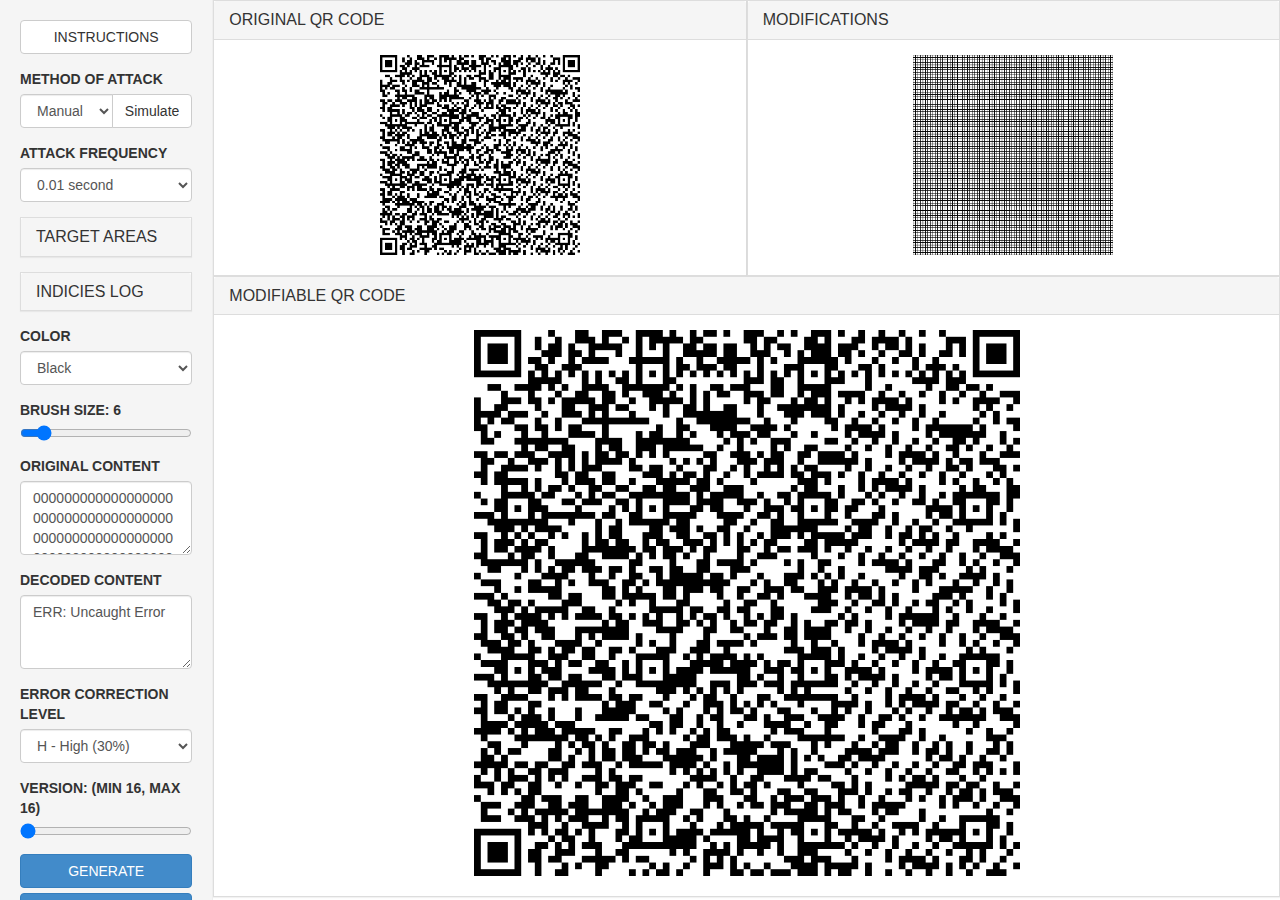
==== commit 4f7957d7: "Modified compare.html and /hs/compareScript.js to have a button to trigger comparison, an attempt to" ====
--- a/index.html
+++ b/index.html
@@ -1,76 +1,281 @@
 <!DOCTYPE html>
-<html>
-  <head>
-    <meta charset='utf-8'>
-    <meta http-equiv="X-UA-Compatible" content="chrome=1">
-    <link href='https://fonts.googleapis.com/css?family=Chivo:900' rel='stylesheet' type='text/css'>
-    <link rel="stylesheet" type="text/css" href="stylesheets/stylesheet.css" media="screen">
-    <link rel="stylesheet" type="text/css" href="stylesheets/pygment_trac.css" media="screen">
-    <link rel="stylesheet" type="text/css" href="stylesheets/print.css" media="print">
-    <!--[if lt IE 9]>
-    <script src="//html5shiv.googlecode.com/svn/trunk/html5.js"></script>
-    <![endif]-->
-    <title>Qrcomparator by itskaytran</title>
-  </head>
-
-  <body>
-    <div id="container">
-      <div class="inner">
-
-        <header>
-          <h1>Qrcomparator</h1>
-          <h2></h2>
-        </header>
-
-        <section id="downloads" class="clearfix">
-          <a href="https://github.com/itskaytran/qrComparator/zipball/master" id="download-zip" class="button"><span>Download .zip</span></a>
-          <a href="https://github.com/itskaytran/qrComparator/tarball/master" id="download-tar-gz" class="button"><span>Download .tar.gz</span></a>
-          <a href="https://github.com/itskaytran/qrComparator" id="view-on-github" class="button"><span>View on GitHub</span></a>
-        </section>
-
-        <hr>
-
-        <section id="main_content">
-          <h3>
-<a name="welcome-to-github-pages" class="anchor" href="#welcome-to-github-pages"><span class="octicon octicon-link"></span></a>Welcome to GitHub Pages.</h3>
-
-<p>This automatic page generator is the easiest way to create beautiful pages for all of your projects. Author your page content here using GitHub Flavored Markdown, select a template crafted by a designer, and publish. After your page is generated, you can check out the new branch:</p>
-
-<pre><code>$ cd your_repo_root/repo_name
-$ git fetch origin
-$ git checkout gh-pages
-</code></pre>
-
-<p>If you're using the GitHub for Mac, simply sync your repository and you'll see the new branch.</p>
-
-<h3>
-<a name="designer-templates" class="anchor" href="#designer-templates"><span class="octicon octicon-link"></span></a>Designer Templates</h3>
-
-<p>We've crafted some handsome templates for you to use. Go ahead and continue to layouts to browse through them. You can easily go back to edit your page before publishing. After publishing your page, you can revisit the page generator and switch to another theme. Your Page content will be preserved if it remained markdown format.</p>
-
-<h3>
-<a name="rather-drive-stick" class="anchor" href="#rather-drive-stick"><span class="octicon octicon-link"></span></a>Rather Drive Stick?</h3>
-
-<p>If you prefer to not use the automatic generator, push a branch named <code>gh-pages</code> to your repository to create a page manually. In addition to supporting regular HTML content, GitHub Pages support Jekyll, a simple, blog aware static site generator written by our own Tom Preston-Werner. Jekyll makes it easy to create site-wide headers and footers without having to copy them across every page. It also offers intelligent blog support and other advanced templating features.</p>
-
-<h3>
-<a name="authors-and-contributors" class="anchor" href="#authors-and-contributors"><span class="octicon octicon-link"></span></a>Authors and Contributors</h3>
-
-<p>You can <a href="https://github.com/blog/821" class="user-mention">@mention</a> a GitHub username to generate a link to their profile. The resulting <code>&lt;a&gt;</code> element will link to the contributor's GitHub Profile. For example: In 2007, Chris Wanstrath (<a href="https://github.com/defunkt" class="user-mention">@defunkt</a>), PJ Hyett (<a href="https://github.com/pjhyett" class="user-mention">@pjhyett</a>), and Tom Preston-Werner (<a href="https://github.com/mojombo" class="user-mention">@mojombo</a>) founded GitHub.</p>
-
-<h3>
-<a name="support-or-contact" class="anchor" href="#support-or-contact"><span class="octicon octicon-link"></span></a>Support or Contact</h3>
-
-<p>Having trouble with Pages? Check out the documentation at <a href="http://help.github.com/pages">http://help.github.com/pages</a> or contact <a href="mailto:support@github.com">support@github.com</a> and we’ll help you sort it out.</p>
-        </section>
-
-        <footer>
-          Qrcomparator is maintained by <a href="https://github.com/itskaytran">itskaytran</a><br>
-          This page was generated by <a href="http://pages.github.com">GitHub Pages</a>. Tactile theme by <a href="https://twitter.com/jasonlong">Jason Long</a>.
-        </footer>
-
-        
+<html lang="en">
+<head>
+	<meta charset="UTF-8">
+	<title>Mobile Security QR Code Project</title>
+
+	<!-- Bootstrap CSS Files -->
+    <link rel="stylesheet" href="css/bootstrap.min.css">
+	<link rel="stylesheet" href="css/style.css">
+
+</head>
+
+<body>
+    <div class="container-fluid">
+      <div class="row">
+        <div class="col-sm-3 col-md-2 sidebar">
+            
+            <div class="form-group">
+                <button id="instructions" class="btn btn-default btn-block">INSTRUCTIONS</button>
+            </div>
+
+            <div class="form-group">
+                <label for="attackMode">METHOD OF ATTACK</label>
+                <div class="input-group">
+                    <select id="attackMode" class="form-control">
+                        <option value="manual" selected="selected" >Manual Module Attack</option>
+                        <option value="deface" >Manual Defacement Attack</option>
+                        <option value="invert" >Automated Invert Attack</option>
+                        <option value="color" >Automated Single-Color Attack</option>
+                    </select>
+                    <span class="input-group-btn">
+                        <button class="btn btn-default" type="button" id="simulate">Simulate</button>
+                    </span>
+                </div><!-- /input-group -->
+            </div><!-- /form-group -->
+            
+            <div class="form-group">
+                <label for="timing">ATTACK FREQUENCY </label>
+                <select id="timing" class="form-control">
+                    <option value="10" selected="selected">0.01 second</option>
+                    <option value="50">0.05 second</option>
+                    <option value="100">0.1 second</option>
+                    <option value="500">0.5 second</option>
+                    <option value="1000" >1 second</option>
+                </select>
+            </div>
+
+            <div id="target" class="form-group">
+                <div class="panel-group" id="accordion">
+                    <div class="panel panel-default">
+                        <div class="panel-heading">
+                            <h4 class="panel-title">
+                                <!-- <a data-toggle="collapse" href="#collapseDiff" data-parent="#accordion"> -->
+                                <a data-toggle="collapse" href="#collapseTarget" data-parent="#accordion">
+                                    TARGET AREAS
+                                </a>
+                            </h4>
+                        </div>
+                        <div id="collapseTarget" class="panel-collapse collapse">
+                            <div class="panel-body">
+                                <div class="checkbox">
+                                    <label>
+                                        <input id="targetFinder" type="checkbox" class="target" > Finder Pattern
+                                    </label>
+                                </div>
+
+                                <div class="checkbox">
+                                    <label>
+                                        <input id="targetSeparators" type="checkbox" class="target" > Separators
+                                    </label>
+                                </div>
+                                
+                                <div class="checkbox">
+                                    <label>
+                                        <input id="targetAlignment" type="checkbox" class="target" checked> Alignment Pattern
+                                    </label>
+                                </div>
+
+                                <div class="checkbox">
+                                    <label>
+                                        <input id="targetTiming" type="checkbox" class="target" > Timing Pattern
+                                    </label>
+                                </div>
+
+                                <div class="checkbox">
+                                    <label>
+                                        <input id="targetVersion" type="checkbox" class="target" > Version Data
+                                    </label>
+                                </div>
+
+                                <div class="checkbox">
+                                    <label>
+                                        <input id="targetData" type="checkbox" class="target" > Data
+                                    </label>
+                                </div>
+
+                            </div>
+                        </div>
+                    </div>
+                </div>
+            </div>
+            
+            <div id="log" class="form-group">
+                <div class="panel-group" id="accordion">
+                    <div class="panel panel-default">
+                        <div class="panel-heading">
+                            <h4 class="panel-title">
+                                <!-- <a data-toggle="collapse" href="#collapseDiff" data-parent="#accordion"> -->
+                                <a data-toggle="collapse" href="#collapseLog" data-parent="#accordion">
+                                    INDICIES LOG
+                                </a>
+                            </h4>
+                        </div>
+                        <div id="collapseLog" class="panel-collapse collapse">
+                            <div id="attackLog" class="panel-body">
+                            </div>
+                        </div>
+                    </div>
+                </div>
+            </div>
+
+            <div id="colorCtrl" class="form-group">
+                <label for="color">COLOR </label>
+                <select id="color" class="form-control">
+                    <option value="#000000" selected="selected" >Black</option>
+                    <option value="#ffffff" >White</option>
+                </select>
+            </div>
+
+            <div id="brushCtrl" class="form-group">
+                <label for="brushSize">BRUSH SIZE: <span id="brush">1</span></label>
+                <input id="brushSize" type="range" value="1" min="1" max="50" step="1" />
+            </div>
+
+            <div class="form-group">
+                <label for="text">ORIGINAL CONTENT <span id="textChar"></span></label>
+                <textarea id="text" class="form-control" rows="3" placeholder="Enter Content Here">[base64]</textarea>
+            </div>
+
+            <div class="form-group">
+                <label for="text">DECODED CONTENT</label>
+                <textarea id="decoded" class="form-control" rows="3" placeholder="Decoded Content Appears Here"></textarea>
+            </div>
+
+            <div class="form-group">
+                <label for="eclevel">ERROR CORRECTION LEVEL</label>
+                <select id="eclevel" class="form-control">
+                    <option value="L">L - Low (7%)</option>
+                    <option value="M">M - Medium (15%)</option>
+                    <option value="Q">Q - Quartile (25%)</option>
+                    <option value="H" selected="selected">H - High (30%)</option>
+                </select>
+            </div>
+
+            <div class="form-group">
+                <label for="minversion">VERSION: (MIN <span id="minVer">1</span>, MAX <span id="finalVer"></span>)</label>
+                <input id="minversion" type="range" value="1" min="1" max="6" step="1" />
+            </div>
+
+            <div class="form-group">
+                <button id="updateQR" class="btn btn-primary btn-block">GENERATE</button>
+                <button id="decodeQR" class="btn btn-primary btn-block">DECODE</button>
+            </div>
+
+            <div id="log" class="form-group">
+                <div class="panel-group" id="accordion">
+                    <div class="panel panel-default">
+                        <div class="panel-heading">
+                            <h4 class="panel-title">
+                                <!-- <a data-toggle="collapse" href="#collapseDiff" data-parent="#accordion"> -->
+                                <a data-toggle="collapse" href="#collapseInfo" data-parent="#accordion">
+                                    MORE INFO
+                                </a>
+                            </h4>
+                        </div>
+                        <div id="collapseInfo" class="panel-collapse collapse">
+                            <div id="decodedInfo" class="panel-body">
+                                Version: <span id="decodedVer"></span><br>
+                                Error Correction: <span id="decodedEC"></span><br>
+                            </div>
+                        </div>
+                    </div>
+                </div>
+            </div>
+
+        </div>
+
+        <div class="col-sm-offset-3 col-md-offset-2 main" >
+            <div class="col-sm-6">
+                <div class="panel-group" id="accordion">
+                    <div class="panel panel-default">
+                        <div class="panel-heading">
+                            <h4 class="panel-title">
+                                <!-- <a data-toggle="collapse" href="#collapseOriginal" data-parent="#accordion" > -->
+                                <a data-toggle="collapse" data-parent="#accordion" >
+                                    ORIGINAL QR CODE
+                                </a>
+                            </h4>
+                        </div>
+                        <div id="collapseOriginal" class="panel-collapse collapse in topQR">
+                            <div id="original" class="panel-body QRCode">
+                                ORIGINAL QR CODE SHOWN HERE
+                            </div>
+                        </div>
+                    </div>
+                </div>
+            </div>
+            <div class="col-sm-6">
+                <div class="panel-group" id="accordion">
+                    <div class="panel panel-default">
+                        <div class="panel-heading">
+                            <h4 class="panel-title">
+                                <!-- <a data-toggle="collapse" href="#collapseDiff" data-parent="#accordion"> -->
+                                <a data-toggle="collapse" data-parent="#accordion">
+                                    MODIFICATIONS
+                                </a>
+                            </h4>
+                        </div>
+                        <div id="collapseDiff" class="panel-collapse collapse in topQR">
+                            <div id="differences" class="panel-body QRCode">
+                                MODIFICATIONS ON ORIGINAL QR CODE SHOWN HERE
+                            </div>
+                        </div>
+                    </div>
+                </div>
+            </div>
+
+            <div class="col-sm-12">
+                <div class="panel-group" id="accordion">
+                    <div class="panel panel-default">
+                        <div class="panel-heading">
+                            <h4 class="panel-title">
+                                <a data-toggle="collapse" data-parent="#accordion" href="#collapseFour">
+                                    MODIFIABLE QR CODE
+                                </a>
+                            </h4>
+                        </div>
+                        <div id="collapseFour" class="panel-collapse collapse in">
+                            <div id="modifiable" class="panel-body QRCode">
+                                MODIFIABLE QR CODE SHOWN HERE
+                            </div>
+                        </div>
+                    </div>
+                </div>
+            </div>
+
+
+        </div>
       </div>
     </div>
-  </body>
+
+	<!-- End of HTML File: Javascript Loading -->
+	<script src="js/jquery-1.10.2.js"></script>
+    <script src="js/bootstrap.js"></script>
+    <script src="js/ff-range.js"></script>
+    <script src="js/jquery.qrcode-0.8.0.js"></script>
+
+    <!-- LazarSoft Decoder Files -->
+    <script type="text/javascript" src="js/LazarSoft-jsqrcode/grid.js"></script>
+    <script type="text/javascript" src="js/LazarSoft-jsqrcode/version.js"></script>
+    <script type="text/javascript" src="js/LazarSoft-jsqrcode/detector.js"></script>
+    <script type="text/javascript" src="js/LazarSoft-jsqrcode/formatinf.js"></script>
+    <script type="text/javascript" src="js/LazarSoft-jsqrcode/errorlevel.js"></script>
+    <script type="text/javascript" src="js/LazarSoft-jsqrcode/bitmat.js"></script>
+    <script type="text/javascript" src="js/LazarSoft-jsqrcode/datablock.js"></script>
+    <script type="text/javascript" src="js/LazarSoft-jsqrcode/bmparser.js"></script>
+    <script type="text/javascript" src="js/LazarSoft-jsqrcode/datamask.js"></script>
+    <script type="text/javascript" src="js/LazarSoft-jsqrcode/rsdecoder.js"></script>
+    <script type="text/javascript" src="js/LazarSoft-jsqrcode/gf256poly.js"></script>
+    <script type="text/javascript" src="js/LazarSoft-jsqrcode/gf256.js"></script>
+    <script type="text/javascript" src="js/LazarSoft-jsqrcode/decoder.js"></script>
+    <script type="text/javascript" src="js/LazarSoft-jsqrcode/qrcode.js"></script>
+    <script type="text/javascript" src="js/LazarSoft-jsqrcode/findpat.js"></script>
+    <script type="text/javascript" src="js/LazarSoft-jsqrcode/alignpat.js"></script>
+    <script type="text/javascript" src="js/LazarSoft-jsqrcode/databr.js"></script>
+
+    <script src="js/uiScript.js"></script>
+    <script src="js/modifiableScript.js"></script>
+
+</body>
 </html>--- a/css/style.css
+++ b/css/style.css
@@ -0,0 +1,49 @@
+/* Readjustments to Original 'bootstrap.css' */
+.panel, .panel-group .panel {
+  border-radius: 0px;
+}
+
+.panel-group {
+  margin-bottom: 0px; 
+}
+
+.col-xs-1, .col-sm-1, .col-md-1, .col-lg-1, .col-xs-2, .col-sm-2, .col-md-2, .col-lg-2, .col-xs-3, .col-sm-3, .col-md-3, .col-lg-3, .col-xs-4, .col-sm-4, .col-md-4, .col-lg-4, .col-xs-5, .col-sm-5, .col-md-5, .col-lg-5, .col-xs-6, .col-sm-6, .col-md-6, .col-lg-6, .col-xs-7, .col-sm-7, .col-md-7, .col-lg-7, .col-xs-8, .col-sm-8, .col-md-8, .col-lg-8, .col-xs-9, .col-sm-9, .col-md-9, .col-lg-9, .col-xs-10, .col-sm-10, .col-md-10, .col-lg-10, .col-xs-11, .col-sm-11, .col-md-11, .col-lg-11, .col-xs-12, .col-sm-12, .col-md-12, .col-lg-12 {
+  padding-right: 0px; 
+  padding-left: 0px; 
+}
+
+/* Custom CSS */
+
+#toggleTop {
+  margin-top: 15px;
+}
+
+.QRCode{
+  text-align: center;
+}
+
+
+canvas{
+  background-color: white;
+}
+/* Sidebar */
+
+/* Hide for mobile, show later */
+.sidebar {
+  display: none;
+}
+@media (min-width: 768px) {
+  .sidebar {
+    position: fixed;
+    top: 0px;
+    bottom: 0;
+    left: 0;
+    z-index: 1000;
+    display: block;
+    padding: 20px;
+    overflow-x: hidden;
+    overflow-y: auto; /* Scrollable contents if viewport is shorter than content. */
+    background-color: #f5f5f5;
+    border-right: 1px solid #eee;
+  }
+}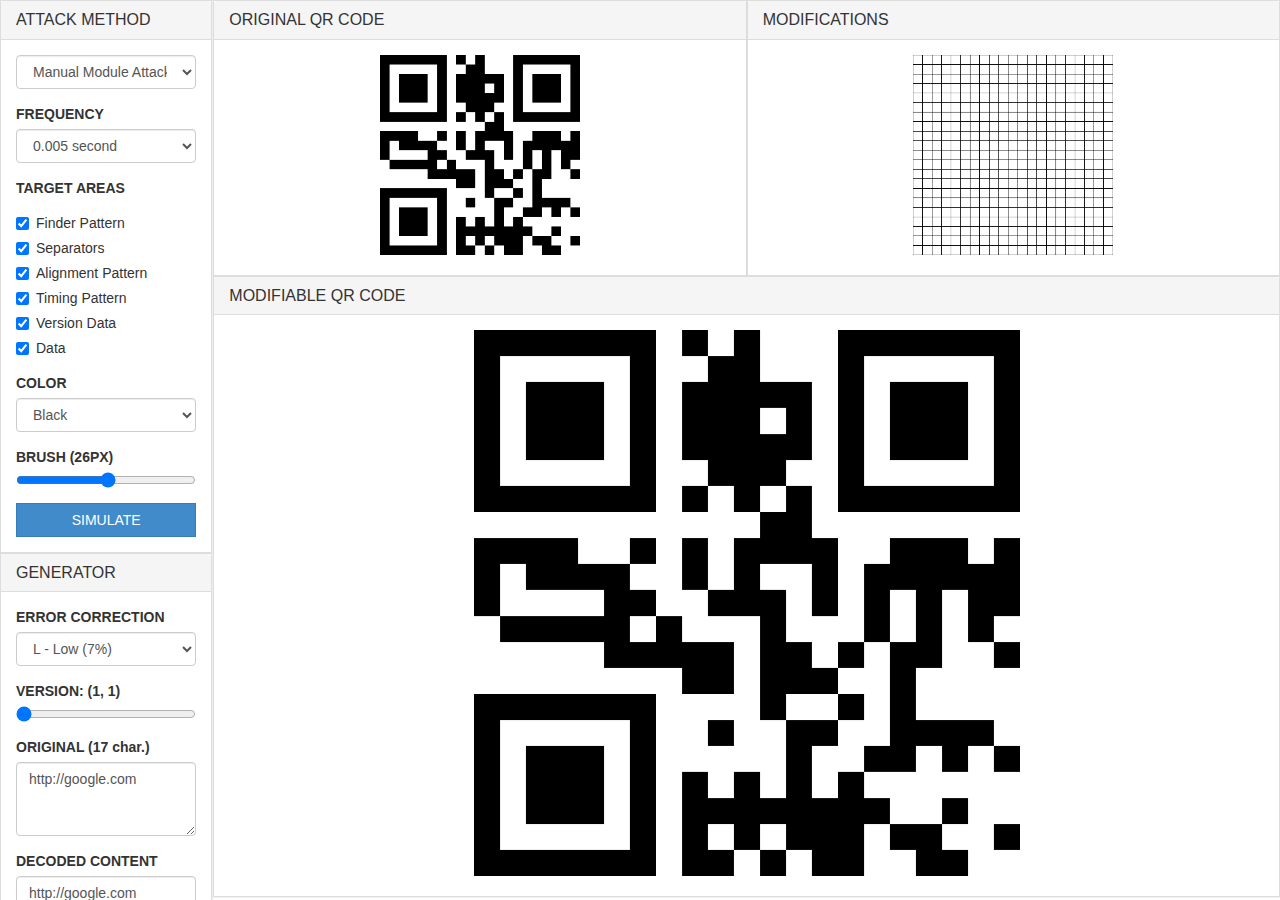
==== commit 7582ce66: "Final edits to fix interface bugs" ====
--- a/index.html
+++ b/index.html
@@ -1,186 +1,186 @@
 <!DOCTYPE html>
 <html lang="en">
 <head>
-	<meta charset="UTF-8">
-	<title>Mobile Security QR Code Project</title>
-
-	<!-- Bootstrap CSS Files -->
+    <meta charset="UTF-8">
+    <title>Mobile Security QR Code Project</title>
+
+    <!-- Bootstrap CSS Files -->
     <link rel="stylesheet" href="css/bootstrap.min.css">
-	<link rel="stylesheet" href="css/style.css">
+    <link rel="stylesheet" href="css/style.css">
 
 </head>
 
 <body>
+    <div class="loading"></div>
     <div class="container-fluid">
       <div class="row">
         <div class="col-sm-3 col-md-2 sidebar">
-            
+
+            <!-- <div class="form-group">
+                <button id="instructions" class="btn btn-default btn-block">INSTRUCTIONS</button>
+            </div> -->
+
             <div class="form-group">
-                <button id="instructions" class="btn btn-default btn-block">INSTRUCTIONS</button>
+            <div class="panel-group" id="attackAcc">
+            <div class="panel panel-default">
+                <div class="panel-heading">
+                    <h4 class="panel-title">
+                        <a data-toggle="collapse" href="#collapseAttack" data-parent="#attackAcc">
+                            ATTACK METHOD
+                        </a>
+                    </h4>
+                </div>
+
+                <div id="collapseAttack" class="panel-collapse collapse in">
+                    <div class="panel-body">
+           
+                        <div class="form-group option" >
+                            <select id="attackMode" class="form-control" >
+                                <option value="manual" selected="selected" >Manual Module Attack</option>
+                                <option value="deface" >Manual Defacement Attack</option>
+                                <option value="invert" >Automated Invert Attack</option>
+                                <option value="color" >Automated Single-Color Attack</option>
+                            </select>
+                        </div>
+
+                        <div id="timingOption" class="form-group option">
+                            <label for="timing">FREQUENCY </label>
+                            <select id="timing" class="form-control">
+                                <option value="5" selected="selected">0.005 second</option>
+                                <option value="10">0.01 second</option>
+                                <option value="50">0.05 second</option>
+                                <option value="100">0.1 second</option>
+                                <option value="500">0.5 second</option>
+                                <option value="1000" >1 second</option>
+                            </select>
+                        </div>
+
+                        <div id="targetAreas" class="form-group option">
+                            <label for="target">TARGET AREAS</label>
+                            <div class="checkbox">
+                                <label>
+                                    <input id="targetFinder" type="checkbox" class="target"  checked> Finder Pattern
+                                </label>
+                            </div>
+
+                            <div class="checkbox">
+                                <label>
+                                    <input id="targetSeparators" type="checkbox" class="target"  checked> Separators
+                                </label>
+                            </div>
+                            
+                            <div class="checkbox">
+                                <label>
+                                    <input id="targetAlignment" type="checkbox" class="target" checked> Alignment Pattern
+                                </label>
+                            </div>
+
+                            <div class="checkbox">
+                                <label>
+                                    <input id="targetTiming" type="checkbox" class="target"  checked> Timing Pattern
+                                </label>
+                            </div>
+
+                            <div class="checkbox">
+                                <label>
+                                    <input id="targetVersion" type="checkbox" class="target"  checked> Version Data
+                                </label>
+                            </div>
+
+                            <div class="checkbox">
+                                <label>
+                                    <input id="targetData" type="checkbox" class="target"  checked> Data
+                                </label>
+                            </div>
+                        </div>
+
+                        <div id="colorCtrl" class="form-group option">
+                            <label for="color">COLOR </label>
+                            <select id="color" class="form-control">
+                                <option value="#000000" selected="selected" >Black</option>
+                                <option value="#ffffff" >White</option>
+                            </select>
+                        </div>
+
+                        <div id="brushCtrl" class="form-group option">
+                            <label for="brushSize">BRUSH (<span id="brush">1</span>PX)</label>
+                            <input id="brushSize" type="range" value="1" min="1" max="50" step="1" />
+                        </div>
+
+                        <button  id="simulate" class="btn btn-primary btn-block"><SPAN>SIMULATE</SPAN></button>
+
+                    </div>
+                </div>
+            </div>
+            </div>
             </div>
 
             <div class="form-group">
-                <label for="attackMode">METHOD OF ATTACK</label>
-                <div class="input-group">
-                    <select id="attackMode" class="form-control">
-                        <option value="manual" selected="selected" >Manual Module Attack</option>
-                        <option value="deface" >Manual Defacement Attack</option>
-                        <option value="invert" >Automated Invert Attack</option>
-                        <option value="color" >Automated Single-Color Attack</option>
-                    </select>
-                    <span class="input-group-btn">
-                        <button class="btn btn-default" type="button" id="simulate">Simulate</button>
-                    </span>
-                </div><!-- /input-group -->
-            </div><!-- /form-group -->
-            
-            <div class="form-group">
-                <label for="timing">ATTACK FREQUENCY </label>
-                <select id="timing" class="form-control">
-                    <option value="10" selected="selected">0.01 second</option>
-                    <option value="50">0.05 second</option>
-                    <option value="100">0.1 second</option>
-                    <option value="500">0.5 second</option>
-                    <option value="1000" >1 second</option>
-                </select>
-            </div>
-
-            <div id="target" class="form-group">
-                <div class="panel-group" id="accordion">
-                    <div class="panel panel-default">
-                        <div class="panel-heading">
-                            <h4 class="panel-title">
-                                <!-- <a data-toggle="collapse" href="#collapseDiff" data-parent="#accordion"> -->
-                                <a data-toggle="collapse" href="#collapseTarget" data-parent="#accordion">
-                                    TARGET AREAS
-                                </a>
-                            </h4>
-                        </div>
-                        <div id="collapseTarget" class="panel-collapse collapse">
-                            <div class="panel-body">
-                                <div class="checkbox">
-                                    <label>
-                                        <input id="targetFinder" type="checkbox" class="target" > Finder Pattern
-                                    </label>
-                                </div>
-
-                                <div class="checkbox">
-                                    <label>
-                                        <input id="targetSeparators" type="checkbox" class="target" > Separators
-                                    </label>
-                                </div>
-                                
-                                <div class="checkbox">
-                                    <label>
-                                        <input id="targetAlignment" type="checkbox" class="target" checked> Alignment Pattern
-                                    </label>
-                                </div>
-
-                                <div class="checkbox">
-                                    <label>
-                                        <input id="targetTiming" type="checkbox" class="target" > Timing Pattern
-                                    </label>
-                                </div>
-
-                                <div class="checkbox">
-                                    <label>
-                                        <input id="targetVersion" type="checkbox" class="target" > Version Data
-                                    </label>
-                                </div>
-
-                                <div class="checkbox">
-                                    <label>
-                                        <input id="targetData" type="checkbox" class="target" > Data
-                                    </label>
-                                </div>
-
-                            </div>
-                        </div>
-                    </div>
-                </div>
-            </div>
-            
+            <div class="panel-group" id="generatorAcc">
+            <div class="panel panel-default">
+                <div class="panel-heading">
+                    <h4 class="panel-title">
+                        <a data-toggle="collapse" href="#collapseGen" data-parent="#generatorAcc">
+                            GENERATOR
+                        </a>
+                    </h4>
+                </div>
+                <div id="collapseGen" class="panel-collapse collapse in">
+                    <div class="panel-body">
+           
+                        <div class="form-group option">
+                            <label for="eclevel">ERROR CORRECTION</label>
+                            <select id="eclevel" class="form-control">
+                                <option value="L" selected="selected">L - Low (7%)</option>
+                                <option value="M">M - Medium (15%)</option>
+                                <option value="Q">Q - Quartile (25%)</option>
+                                <option value="H">H - High (30%)</option>
+                            </select>
+                        </div>
+
+                        <div class="form-group option">
+                            <label for="minversion">VERSION: (<span id="minVer">1</span>, <span id="finalVer"></span>)</label>
+                            <input id="minversion" type="range" value="1" min="1" max="7" step="1" />
+                        </div>
+
+                        <div class="form-group option">
+                            <label for="text">ORIGINAL (<span id="textChar"></span> char.)</label>
+                            <textarea id="text" class="form-control" rows="3" placeholder="Enter Content Here">http://google.com</textarea>
+                        </div>
+
+                        <div class="form-group option">
+                            <label for="text">DECODED CONTENT</label>
+                            <textarea id="decoded" class="form-control" rows="3" placeholder="Decoded Content Appears Here"></textarea>
+                        </div>
+
+                        <div class="form-group option">
+                            <button id="updateQR" class="btn btn-primary btn-block">GENERATE</button>
+                            <button id="decodeQR" class="btn btn-primary btn-block">DECODE</button>
+                        </div>
+
+                    </div>
+                </div>
+            </div>
+            </div>
+            </div>
+
             <div id="log" class="form-group">
-                <div class="panel-group" id="accordion">
-                    <div class="panel panel-default">
-                        <div class="panel-heading">
-                            <h4 class="panel-title">
-                                <!-- <a data-toggle="collapse" href="#collapseDiff" data-parent="#accordion"> -->
-                                <a data-toggle="collapse" href="#collapseLog" data-parent="#accordion">
-                                    INDICIES LOG
-                                </a>
-                            </h4>
-                        </div>
-                        <div id="collapseLog" class="panel-collapse collapse">
-                            <div id="attackLog" class="panel-body">
-                            </div>
-                        </div>
-                    </div>
-                </div>
-            </div>
-
-            <div id="colorCtrl" class="form-group">
-                <label for="color">COLOR </label>
-                <select id="color" class="form-control">
-                    <option value="#000000" selected="selected" >Black</option>
-                    <option value="#ffffff" >White</option>
-                </select>
-            </div>
-
-            <div id="brushCtrl" class="form-group">
-                <label for="brushSize">BRUSH SIZE: <span id="brush">1</span></label>
-                <input id="brushSize" type="range" value="1" min="1" max="50" step="1" />
-            </div>
-
-            <div class="form-group">
-                <label for="text">ORIGINAL CONTENT <span id="textChar"></span></label>
-                <textarea id="text" class="form-control" rows="3" placeholder="Enter Content Here">[base64]</textarea>
-            </div>
-
-            <div class="form-group">
-                <label for="text">DECODED CONTENT</label>
-                <textarea id="decoded" class="form-control" rows="3" placeholder="Decoded Content Appears Here"></textarea>
-            </div>
-
-            <div class="form-group">
-                <label for="eclevel">ERROR CORRECTION LEVEL</label>
-                <select id="eclevel" class="form-control">
-                    <option value="L">L - Low (7%)</option>
-                    <option value="M">M - Medium (15%)</option>
-                    <option value="Q">Q - Quartile (25%)</option>
-                    <option value="H" selected="selected">H - High (30%)</option>
-                </select>
-            </div>
-
-            <div class="form-group">
-                <label for="minversion">VERSION: (MIN <span id="minVer">1</span>, MAX <span id="finalVer"></span>)</label>
-                <input id="minversion" type="range" value="1" min="1" max="6" step="1" />
-            </div>
-
-            <div class="form-group">
-                <button id="updateQR" class="btn btn-primary btn-block">GENERATE</button>
-                <button id="decodeQR" class="btn btn-primary btn-block">DECODE</button>
-            </div>
-
-            <div id="log" class="form-group">
-                <div class="panel-group" id="accordion">
-                    <div class="panel panel-default">
-                        <div class="panel-heading">
-                            <h4 class="panel-title">
-                                <!-- <a data-toggle="collapse" href="#collapseDiff" data-parent="#accordion"> -->
-                                <a data-toggle="collapse" href="#collapseInfo" data-parent="#accordion">
-                                    MORE INFO
-                                </a>
-                            </h4>
-                        </div>
-                        <div id="collapseInfo" class="panel-collapse collapse">
-                            <div id="decodedInfo" class="panel-body">
-                                Version: <span id="decodedVer"></span><br>
-                                Error Correction: <span id="decodedEC"></span><br>
-                            </div>
-                        </div>
-                    </div>
-                </div>
+            <div class="panel-group" id="accordion">
+            <div class="panel panel-default">
+                <div class="panel-heading">
+                    <h4 class="panel-title">
+                        <!-- <a data-toggle="collapse" href="#collapseDiff" data-parent="#accordion"> -->
+                        <a data-toggle="collapse" href="#collapseLog" data-parent="#accordion">
+                            INDICIES LOG
+                        </a>
+                    </h4>
+                </div>
+                <div id="collapseLog" class="panel-collapse collapse">
+                    <div id="attackLog" class="panel-body">
+                    </div>
+                </div>
+            </div>
+            </div>
             </div>
 
         </div>
@@ -197,7 +197,7 @@
                                 </a>
                             </h4>
                         </div>
-                        <div id="collapseOriginal" class="panel-collapse collapse in topQR">
+                        <div id="collapseOriginal" class="panel-collapse collapse in">
                             <div id="original" class="panel-body QRCode">
                                 ORIGINAL QR CODE SHOWN HERE
                             </div>
@@ -216,7 +216,7 @@
                                 </a>
                             </h4>
                         </div>
-                        <div id="collapseDiff" class="panel-collapse collapse in topQR">
+                        <div id="collapseDiff" class="panel-collapse collapse in">
                             <div id="differences" class="panel-body QRCode">
                                 MODIFICATIONS ON ORIGINAL QR CODE SHOWN HERE
                             </div>
@@ -249,8 +249,8 @@
       </div>
     </div>
 
-	<!-- End of HTML File: Javascript Loading -->
-	<script src="js/jquery-1.10.2.js"></script>
+    <!-- End of HTML File: Javascript Loading -->
+    <script src="js/jquery-1.10.2.js"></script>
     <script src="js/bootstrap.js"></script>
     <script src="js/ff-range.js"></script>
     <script src="js/jquery.qrcode-0.8.0.js"></script>
@@ -274,8 +274,7 @@
     <script type="text/javascript" src="js/LazarSoft-jsqrcode/alignpat.js"></script>
     <script type="text/javascript" src="js/LazarSoft-jsqrcode/databr.js"></script>
 
+    <script src="js/modifiableScript.js"></script>
     <script src="js/uiScript.js"></script>
-    <script src="js/modifiableScript.js"></script>
-
 </body>
 </html>--- a/css/style.css
+++ b/css/style.css
@@ -1,10 +1,18 @@
-/* Readjustments to Original 'bootstrap.css' */
+/*Overrides to Original 'bootstrap.css' */
 .panel, .panel-group .panel {
   border-radius: 0px;
 }
 
 .panel-group {
-  margin-bottom: 0px; 
+  margin-bottom: 0; 
+}
+
+.btn {
+  border-radius: 0;
+}
+
+.form-group {
+  margin: 0;
 }
 
 .col-xs-1, .col-sm-1, .col-md-1, .col-lg-1, .col-xs-2, .col-sm-2, .col-md-2, .col-lg-2, .col-xs-3, .col-sm-3, .col-md-3, .col-lg-3, .col-xs-4, .col-sm-4, .col-md-4, .col-lg-4, .col-xs-5, .col-sm-5, .col-md-5, .col-lg-5, .col-xs-6, .col-sm-6, .col-md-6, .col-lg-6, .col-xs-7, .col-sm-7, .col-md-7, .col-lg-7, .col-xs-8, .col-sm-8, .col-md-8, .col-lg-8, .col-xs-9, .col-sm-9, .col-md-9, .col-lg-9, .col-xs-10, .col-sm-10, .col-md-10, .col-lg-10, .col-xs-11, .col-sm-11, .col-md-11, .col-lg-11, .col-xs-12, .col-sm-12, .col-md-12, .col-lg-12 {
@@ -22,6 +30,14 @@
   text-align: center;
 }
 
+.option{
+  margin-bottom: 15px; 
+
+}
+
+.container-fluid{
+  visibility: hidden;
+}
 
 canvas{
   background-color: white;
@@ -32,6 +48,7 @@
 .sidebar {
   display: none;
 }
+
 @media (min-width: 768px) {
   .sidebar {
     position: fixed;
@@ -40,7 +57,7 @@
     left: 0;
     z-index: 1000;
     display: block;
-    padding: 20px;
+    /*padding: 20px 0;*/
     overflow-x: hidden;
     overflow-y: auto; /* Scrollable contents if viewport is shorter than content. */
     background-color: #f5f5f5;
